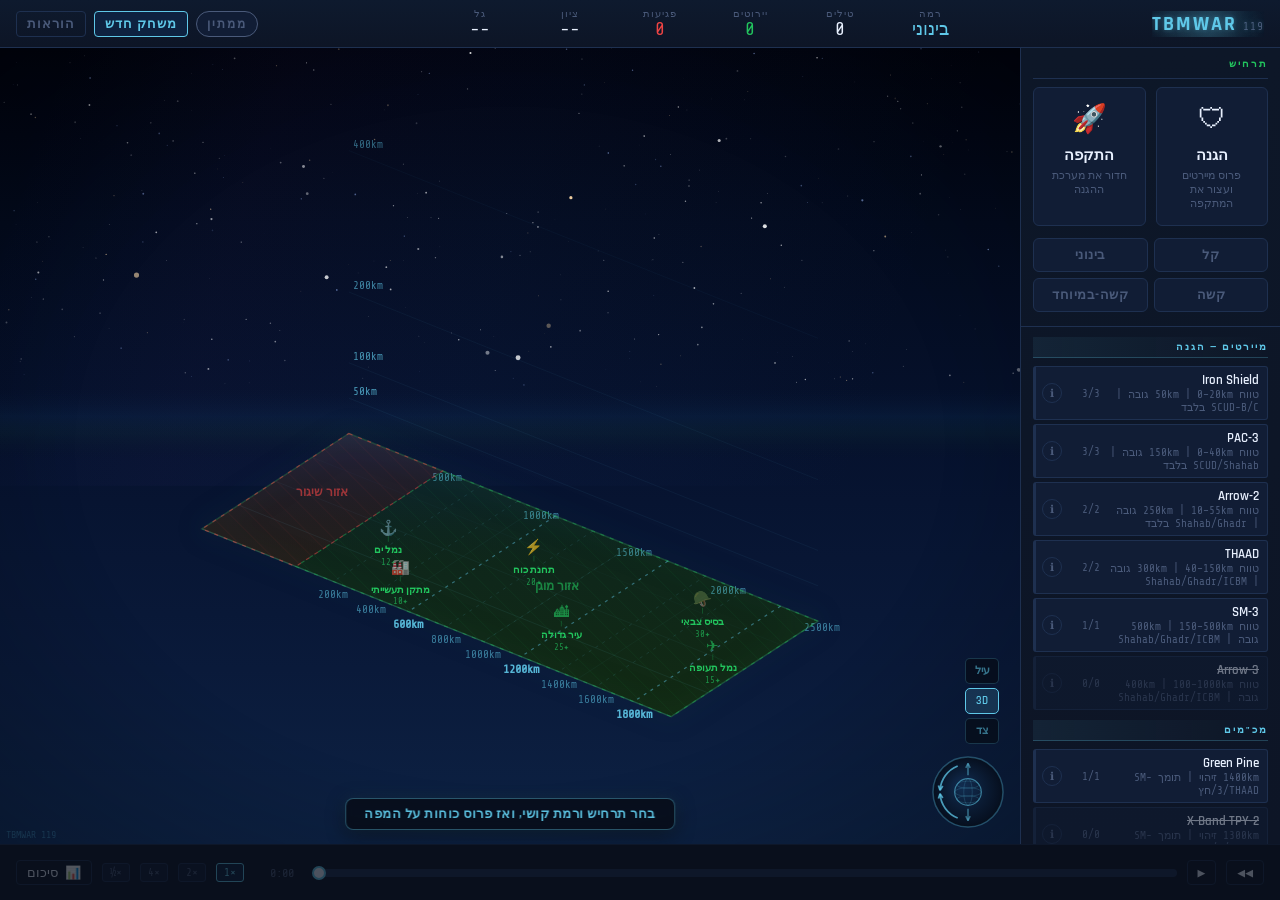
==== index.html @ 526b6cbf "v119: fix PAC-3 radar guidance — X-Band now supports pac3 interceptors Bug: Green Pine and X-Band ha" ====
<!DOCTYPE html>
<html lang="he" dir="rtl">
<head>
  <meta charset="UTF-8">
  <meta name="viewport" content="width=device-width, initial-scale=1.0">
  <title>TBMWAR — סימולטור הגנה בליסטית</title>
  <meta name="version" content="97">
  <link rel="stylesheet" href="styles.css?v=97">
</head>
<body>

<div id="app">

  <!-- ── HUD ── -->
  <header id="hud">
    <span id="hud-title">TBMWAR <span id="hud-version" style="font-size:11px;font-weight:400;color:var(--muted);letter-spacing:1px;font-family:var(--font-mono);"></span></span>

    <div id="hud-stats">
      <div class="hud-stat">
        <span class="hud-stat-label">רמה</span>
        <span class="hud-stat-value blue" id="stat-phase">--</span>
      </div>
      <div class="hud-stat">
        <span class="hud-stat-label">טילים</span>
        <span class="hud-stat-value" id="stat-threats">0</span>
      </div>
      <div class="hud-stat">
        <span class="hud-stat-label">יירוטים</span>
        <span class="hud-stat-value green" id="stat-intercepts">0</span>
      </div>
      <div class="hud-stat">
        <span class="hud-stat-label">פגיעות</span>
        <span class="hud-stat-value red" id="stat-hits">0</span>
      </div>
      <div class="hud-stat">
        <span class="hud-stat-label">ציון</span>
        <span class="hud-stat-value" id="stat-score">--</span>
      </div>
      <div class="hud-stat">
        <span class="hud-stat-label">גל</span>
        <span class="hud-stat-value" id="stat-wave">--</span>
      </div>
    </div>

    <div id="hud-actions">
      <span id="phase-badge" class="phase-badge idle">ממתין</span>
      <button class="btn btn-ghost btn-sm" id="btn-rotate-left"  title="סיבוב שמאלה (Q)" style="display:none"></button>
      <button class="btn btn-ghost btn-sm" id="btn-rotate-right" title="סיבוב ימינה (E)" style="display:none"></button>
      <button class="btn btn-ghost btn-sm" id="btn-tilt-up"      title="הטיה למעלה (W)" style="display:none"></button>
      <button class="btn btn-ghost btn-sm" id="btn-tilt-down"    title="הטיה למטה (S)"  style="display:none"></button>
      <button class="btn btn-blue btn-sm" id="btn-new-game">משחק חדש</button>
      <button class="btn btn-ghost btn-sm" id="btn-instructions">הוראות</button>
    </div>
  </header>

  <!-- ── SIDEBAR ── -->
  <aside id="sidebar">

    <!-- Scenario & Difficulty -->
    <div class="sidebar-section">
      <div class="sidebar-section-header green">תרחיש</div>
      <div class="scenario-grid" id="scenario-select" style="margin-bottom:8px;">
        <div class="scenario-card blue-card" data-scenario="defense" id="sc-defense">
          <div class="scenario-icon">🛡</div>
          <div class="scenario-name">הגנה</div>
          <div class="scenario-desc">פרוס מיירטים ועצור את המתקפה</div>
        </div>
        <div class="scenario-card red-card" data-scenario="attack" id="sc-attack">
          <div class="scenario-icon">🚀</div>
          <div class="scenario-name">התקפה</div>
          <div class="scenario-desc">חדור את מערכת ההגנה</div>
        </div>
      </div>
      <div class="difficulty-grid">
        <button class="diff-btn" data-diff="easy">קל</button>
        <button class="diff-btn" data-diff="medium">בינוני</button>
        <button class="diff-btn" data-diff="hard">קשה</button>
        <button class="diff-btn" data-diff="extreme">קשה-במיוחד</button>
      </div>
    </div>

    <!-- Blue panel: Interceptors (Defense) + Radar -->
    <div class="sidebar-section" id="panel-blue">
      <div class="sidebar-section-header blue">מיירטים — הגנה</div>

      <div class="unit-card" data-type="interceptor" data-id="iron-dome">
        <div>
          <div class="unit-card-name">Iron Shield</div>
          <div class="unit-card-meta">טווח 50km | 0–20km גובה | SCUD-B/C בלבד</div>
        </div>
        <div class="unit-avail" id="avail-iron-dome" style="font-size:11px;color:var(--muted);font-family:var(--font-mono);">--</div>
        <button class="unit-info-btn" data-id="iron-dome">ℹ</button>
      </div>

      <div class="unit-card" data-type="interceptor" data-id="pac3">
        <div>
          <div class="unit-card-name">PAC-3</div>
          <div class="unit-card-meta">טווח 150km | 0–40km גובה | SCUD/Shahab בלבד</div>
        </div>
        <div class="unit-avail" id="avail-pac3" style="font-size:11px;color:var(--muted);font-family:var(--font-mono);">--</div>
        <button class="unit-info-btn" data-id="pac3">ℹ</button>
      </div>

      <div class="unit-card" data-type="interceptor" data-id="arrow2">
        <div>
          <div class="unit-card-name">Arrow-2</div>
          <div class="unit-card-meta">טווח 250km | 10–55km גובה | Shahab/Ghadr בלבד</div>
        </div>
        <div class="unit-avail" id="avail-arrow2" style="font-size:11px;color:var(--muted);font-family:var(--font-mono);">--</div>
        <button class="unit-info-btn" data-id="arrow2">ℹ</button>
      </div>

      <div class="unit-card" data-type="interceptor" data-id="thaad">
        <div>
          <div class="unit-card-name">THAAD</div>
          <div class="unit-card-meta">טווח 300km | 40–150km גובה | Shahab/Ghadr/ICBM</div>
        </div>
        <div class="unit-avail" id="avail-thaad" style="font-size:11px;color:var(--muted);font-family:var(--font-mono);">--</div>
        <button class="unit-info-btn" data-id="thaad">ℹ</button>
      </div>

      <div class="unit-card" data-type="interceptor" data-id="sm3">
        <div>
          <div class="unit-card-name">SM-3</div>
          <div class="unit-card-meta">טווח 500km | 150–500km גובה | Shahab/Ghadr/ICBM</div>
        </div>
        <div class="unit-avail" id="avail-sm3" style="font-size:11px;color:var(--muted);font-family:var(--font-mono);">--</div>
        <button class="unit-info-btn" data-id="sm3">ℹ</button>
      </div>

      <div class="unit-card" data-type="interceptor" data-id="arrow3">
        <div>
          <div class="unit-card-name">Arrow-3</div>
          <div class="unit-card-meta">טווח 400km | 100–1000km גובה | Shahab/Ghadr/ICBM</div>
        </div>
        <div class="unit-avail" id="avail-arrow3" style="font-size:11px;color:var(--muted);font-family:var(--font-mono);">--</div>
        <button class="unit-info-btn" data-id="arrow3">ℹ</button>
      </div>

      <div style="margin-top:10px;">
        <div class="sidebar-section-header blue" style="font-size:10px;">מכ"מים</div>

        <div class="unit-card" data-type="radar" data-id="green-pine">
          <div>
            <div class="unit-card-name">Green Pine</div>
            <div class="unit-card-meta">1400km זיהוי | תומך SM-3/THAAD/חץ</div>
          </div>
          <div class="unit-avail" id="avail-green-pine" style="font-size:11px;color:var(--muted);font-family:var(--font-mono);">--</div>
          <button class="unit-info-btn" data-id="green-pine">ℹ</button>
        </div>

        <div class="unit-card" data-type="radar" data-id="xband">
          <div>
            <div class="unit-card-name">X-Band TPY-2</div>
            <div class="unit-card-meta">1300km זיהוי | תומך SM-3/THAAD/חץ</div>
          </div>
          <div class="unit-avail" id="avail-xband" style="font-size:11px;color:var(--muted);font-family:var(--font-mono);">--</div>
          <button class="unit-info-btn" data-id="xband">ℹ</button>
        </div>
      </div>

      <div style="margin-top:10px;">
        <div class="toggle-row">
          <span>הצג טווחים</span>
          <label class="toggle">
            <input type="checkbox" id="toggle-ranges" checked>
            <span class="toggle-slider"></span>
          </label>
        </div>
      </div>
    </div>

    <!-- Red panel: Threats (Attack) -->
    <div class="sidebar-section" id="panel-red">
      <div class="sidebar-section-header red">טילים — התקפה (הקצאה לפי קושי)</div>

      <div class="unit-card red" data-type="threat" data-id="scud-b">
        <div class="unit-card-text">
          <div class="unit-card-name">SCUD-B</div>
          <div class="unit-card-meta">150–300km | 54km שיא</div>
        </div>
        <div class="unit-avail" id="avail-scud-b" style="font-size:11px;color:var(--muted);font-family:var(--font-mono);">--</div>
        <button class="unit-info-btn" data-id="scud-b">ℹ</button>
      </div>

      <div class="unit-card red" data-type="threat" data-id="scud-c">
        <div class="unit-card-text">
          <div class="unit-card-name">SCUD-C</div>
          <div class="unit-card-meta">300–500km | 90km שיא</div>
        </div>
        <div class="unit-avail" id="avail-scud-c" style="font-size:11px;color:var(--muted);font-family:var(--font-mono);">--</div>
        <button class="unit-info-btn" data-id="scud-c">ℹ</button>
      </div>

      <div class="unit-card red" data-type="threat" data-id="shahab3">
        <div class="unit-card-text">
          <div class="unit-card-name">Shahab-3</div>
          <div class="unit-card-meta">1000–1300km | 234km שיא</div>
        </div>
        <div class="unit-avail" id="avail-shahab3" style="font-size:11px;color:var(--muted);font-family:var(--font-mono);">--</div>
        <button class="unit-info-btn" data-id="shahab3">ℹ</button>
      </div>

      <div class="unit-card red" data-type="threat" data-id="ghadr1">
        <div class="unit-card-text">
          <div class="unit-card-name">Ghadr-1</div>
          <div class="unit-card-meta">1200–1600km | 288km שיא</div>
        </div>
        <div class="unit-avail" id="avail-ghadr1" style="font-size:11px;color:var(--muted);font-family:var(--font-mono);">--</div>
        <button class="unit-info-btn" data-id="ghadr1">ℹ</button>
      </div>

      <div class="unit-card red" data-type="threat" data-id="icbm">
        <div class="unit-card-text">
          <div class="unit-card-name">ICBM</div>
          <div class="unit-card-meta">2000–4000km | 3000km שיא</div>
        </div>
        <div class="unit-avail" id="avail-icbm" style="font-size:11px;color:var(--muted);font-family:var(--font-mono);">--</div>
        <button class="unit-info-btn" data-id="icbm">ℹ</button>
      </div>
    </div>

    <!-- Action buttons -->
    <div class="sidebar-section" id="panel-actions">
      <button class="btn btn-green" id="btn-start-sim" style="width:100%; justify-content:center; margin-bottom:6px;">
        ▶ הפעל סימולציה
      </button>
      <button class="btn btn-ghost btn-sm" id="btn-reset-deploy" style="width:100%; justify-content:center;">
        ↺ אפס פריסה
      </button>
    </div>

    <!-- Battery status panel (dynamic) -->
    <div class="sidebar-section" id="battery-status-panel" style="display:none;"></div>

  </aside>

  <!-- ── CANVAS ── -->
  <main id="canvas-area">
    <canvas id="main-canvas"></canvas>
    <div id="canvas-overlay">
      <div class="canvas-msg" id="canvas-hint">בחר תרחיש ורמת קושי, ואז פרוס כוחות על המפה</div>
    </div>
    <div id="view-presets">
      <button class="view-preset-btn" data-preset="top"  title="מבט עליון — דו-מימדי מלמעלה">עיל</button>
      <button class="view-preset-btn active" data-preset="iso"  title="תצוגה אלכסונית — תלת-מימדי">3D</button>
      <button class="view-preset-btn" data-preset="side" title="מבט מהצד — גובה קדמי">צד</button>
    </div>
    <div id="desk-joystick"><canvas id="desk-joy-canvas" width="76" height="76"></canvas></div>
  </main>

  <!-- ── SCRUBBER ── -->
  <footer id="scrubber" class="hidden">
    <button class="scrub-btn" id="scrub-rewind" title="חזרה להתחלה">◀◀</button>
    <button class="scrub-btn" id="scrub-play" title="נגן/השהה">▶</button>
    <div id="scrub-track">
      <div id="scrub-fill" style="width:0%"></div>
      <div id="scrub-thumb" style="left:0%"></div>
    </div>
    <span id="scrub-time">0:00</span>
    <button class="speed-btn active" data-speed="1">×1</button>
    <button class="speed-btn" data-speed="2">×2</button>
    <button class="speed-btn" data-speed="4">×4</button>
    <button class="speed-btn" data-speed="0.5">×½</button>
    <button class="scrub-btn" id="scrub-results" title="חזרה לסיכום">📊 סיכום</button>
  </footer>

</div>

<!-- ── MODALS ── -->

<!-- New Game Modal -->
<div class="modal-overlay hidden" id="modal-new-game">
  <div class="modal">
    <div class="modal-header">
      <span class="modal-title">משחק חדש</span>
      <button class="modal-close" data-close="modal-new-game">×</button>
    </div>
    <div class="modal-body">
      <div class="sidebar-section-header green" style="margin-bottom:12px;">בחר תרחיש</div>
      <div class="scenario-grid">
        <div class="scenario-card blue-card" data-scenario="defense" id="ng-defense">
          <div class="scenario-icon">🛡</div>
          <div class="scenario-name">אתגר הגנה</div>
          <div class="scenario-desc">פרוס מיירטים ומכ"מים ועצור את המתקפה הבליסטית</div>
        </div>
        <div class="scenario-card red-card" data-scenario="attack" id="ng-attack">
          <div class="scenario-icon">🚀</div>
          <div class="scenario-name">אתגר התקפה</div>
          <div class="scenario-desc">תכנן מתקפה בליסטית וחדור את מערכת ההגנה</div>
        </div>
      </div>
      <div class="sidebar-section-header green" style="margin-bottom:8px;">רמת קושי</div>
      <div class="difficulty-grid" id="ng-difficulty">
        <button class="diff-btn" data-diff="easy">קל<br><small style="font-weight:400;color:var(--muted)">הקצאה מלאה, מתקפה קטנה</small></button>
        <button class="diff-btn" data-diff="medium">בינוני<br><small style="font-weight:400;color:var(--muted)">6 טילים, ללא יתרון</small></button>
        <button class="diff-btn" data-diff="hard">קשה<br><small style="font-weight:400;color:var(--muted)">10 טילים, פיתיונות</small></button>
        <button class="diff-btn" data-diff="extreme">קשה-במיוחד<br><small style="font-weight:400;color:var(--muted)">noIntel — אויב נסתר</small></button>
      </div>
    </div>
    <div class="modal-footer">
      <button class="btn btn-green btn-lg" id="ng-confirm">התחל משחק</button>
      <button class="btn btn-ghost" data-close="modal-new-game">ביטול</button>
    </div>
  </div>
</div>

<!-- Results Modal -->
<div class="modal-overlay hidden" id="modal-results">
  <div class="modal">
    <div class="modal-header">
      <span class="modal-title">תוצאות</span>
      <button class="modal-close" data-close="modal-results">×</button>
    </div>
    <div class="modal-body">
      <div class="result-score">
        <div class="result-score-value" id="res-score-val">0</div>
        <div style="color:var(--muted); font-size:13px; margin-top:4px;">ניקוד</div>
        <div class="result-stars" id="res-stars">☆☆☆</div>
        <div style="font-size:15px; margin-top:8px; font-weight:700;" id="res-verdict">--</div>
      </div>

      <table class="result-table" id="res-table">
        <thead>
          <tr>
            <th>יעד</th>
            <th>ערך</th>
            <th>סטטוס</th>
          </tr>
        </thead>
        <tbody id="res-table-body"></tbody>
      </table>

      <div style="margin-top:14px; display:flex; gap:14px; font-size:13px; color:var(--muted);">
        <span>יירוטים: <span id="res-intercepts" style="color:var(--green); font-family:var(--font-mono);">0</span></span>
        <span>פגיעות: <span id="res-hits" style="color:var(--red); font-family:var(--font-mono);">0</span></span>
        <span>ירי: <span id="res-shots" style="color:var(--blue); font-family:var(--font-mono);">0</span></span>
      </div>

      <div id="res-penetration-section" style="display:none; margin-top:14px; background:var(--bg3); border-radius:8px; padding:12px 14px;">
        <div style="font-size:11px; text-transform:uppercase; letter-spacing:1px; color:var(--muted); margin-bottom:8px;">ניתוח חדירות יעדים</div>
        <div id="res-penetration"></div>
      </div>

      <div id="res-miss-section" style="display:none; margin-top:14px; background:var(--bg3); border-radius:8px; padding:12px 14px;">
        <div style="font-size:11px; text-transform:uppercase; letter-spacing:1px; color:var(--muted); margin-bottom:8px;">יומן החטאות</div>
        <div id="res-miss-log"></div>
      </div>

      <div style="margin-top:14px; background:var(--bg3); border-radius:8px; padding:12px 14px;">
        <div style="font-size:11px; text-transform:uppercase; letter-spacing:1px; color:var(--muted); margin-bottom:8px;">המלצות מבצעיות</div>
        <ul id="res-recs" style="margin:0; padding-right:16px; font-size:13px; color:var(--white); line-height:1.8;"></ul>
      </div>
    </div>
    <div class="modal-footer">
      <button class="btn btn-green btn-lg" id="res-replay-btn">◀ צפה בחזרה</button>
      <button class="btn btn-blue" id="res-new-game-btn">משחק חדש</button>
      <button class="btn btn-ghost" data-close="modal-results">סגור</button>
    </div>
  </div>
</div>

<!-- Instructions Modal -->
<div class="modal-overlay hidden" id="modal-instructions">
  <div class="modal" style="width:min(92vw,740px);">
    <div class="modal-header">
      <span class="modal-title">מדריך מבצעי — TBMWAR</span>
      <button class="modal-close" data-close="modal-instructions">×</button>
    </div>
    <div class="modal-body scrollable">
      <div class="instr-page active" id="instr-p1">
      <!-- ══ 1. מה זה TBMWAR ══ -->
      <div class="instr-h2">🛡 מהו TBMWAR</div>
      <p class="instr-p">TBMWAR הוא סימולטור טקטי של דו-קרב בין מערכות הגנה בליסטית (BMD) לבין מתקפות טילים. המשחק מציג שני תרחישים: <strong style="color:#5fc8e8">הגנה</strong> — פריסת מיירטים לעצירת מתקפה נכנסת, ו-<strong style="color:#ef4444">התקפה</strong> — בחירת טילים וניסיון חדירה דרך מערך הגנה. הסימולציה מבוססת על מודלים ריאליסטיים של בליסטיקה, מכ"מ ויירוט.</p>

      <!-- ══ 2. ממשק המשחק ══ -->
      <div class="instr-h2">🖥 ממשק המשחק</div>

      <!-- SVG: map zones diagram -->
      <div class="instr-diagram">
        <svg viewBox="0 0 680 130" xmlns="http://www.w3.org/2000/svg" style="width:100%;background:#080d18;border-radius:6px;border:1px solid #1a2744;">
          <!-- enemy zone -->
          <rect x="2" y="2" width="134" height="126" fill="rgba(239,68,68,0.10)" stroke="rgba(239,68,68,0.35)" stroke-width="1" rx="3"/>
          <text x="69" y="20" text-anchor="middle" font-family="Rajdhani,sans-serif" font-size="11" fill="#ef4444" font-weight="700">אזור אויב</text>
          <text x="69" y="34" text-anchor="middle" font-family="Share Tech Mono,monospace" font-size="9" fill="#7a8a9a">0–500km</text>
          <!-- launch arrows -->
          <line x1="136" y1="45" x2="200" y2="45" stroke="#ef4444" stroke-width="1.5" stroke-dasharray="4,3" marker-end="url(#arr)"/>
          <line x1="136" y1="70" x2="200" y2="70" stroke="#ef4444" stroke-width="1.5" stroke-dasharray="4,3" marker-end="url(#arr)"/>
          <line x1="136" y1="95" x2="200" y2="95" stroke="#ef4444" stroke-width="1.5" stroke-dasharray="4,3" marker-end="url(#arr)"/>
          <!-- friendly zone -->
          <rect x="138" y="2" width="540" height="126" fill="rgba(95,200,232,0.05)" stroke="rgba(95,200,232,0.20)" stroke-width="1" rx="3"/>
          <text x="408" y="20" text-anchor="middle" font-family="Rajdhani,sans-serif" font-size="11" fill="#5fc8e8" font-weight="700">אזור ידידותי — שטח ההגנה</text>
          <text x="408" y="34" text-anchor="middle" font-family="Share Tech Mono,monospace" font-size="9" fill="#7a8a9a">500–2500km</text>
          <!-- range notch lines -->
          <line x1="210" y1="38" x2="210" y2="116" stroke="rgba(95,200,232,0.2)" stroke-width="0.7" stroke-dasharray="3,4"/>
          <text x="210" y="128" text-anchor="middle" font-family="Share Tech Mono,monospace" font-size="8" fill="rgba(95,200,232,0.5)">200km</text>
          <line x1="278" y1="38" x2="278" y2="116" stroke="rgba(95,200,232,0.2)" stroke-width="0.7" stroke-dasharray="3,4"/>
          <text x="278" y="128" text-anchor="middle" font-family="Share Tech Mono,monospace" font-size="8" fill="rgba(95,200,232,0.5)">400km</text>
          <line x1="346" y1="38" x2="346" y2="116" stroke="rgba(95,200,232,0.3)" stroke-width="1" stroke-dasharray="3,4"/>
          <text x="346" y="128" text-anchor="middle" font-family="Share Tech Mono,monospace" font-size="8" fill="rgba(95,200,232,0.7)">600km</text>
          <!-- targets -->
          <text x="182" y="72" text-anchor="middle" font-size="14">⚓</text>
          <text x="182" y="84" text-anchor="middle" font-family="Rajdhani,sans-serif" font-size="8" fill="#4ade80">נמל</text>
          <text x="280" y="58" text-anchor="middle" font-size="14">⚡</text>
          <text x="280" y="70" text-anchor="middle" font-family="Rajdhani,sans-serif" font-size="8" fill="#4ade80">חשמל</text>
          <text x="400" y="72" text-anchor="middle" font-size="14">🏙</text>
          <text x="400" y="84" text-anchor="middle" font-family="Rajdhani,sans-serif" font-size="8" fill="#4ade80">עיר</text>
          <text x="530" y="50" text-anchor="middle" font-size="14">🪖</text>
          <text x="530" y="62" text-anchor="middle" font-family="Rajdhani,sans-serif" font-size="8" fill="#4ade80">בסיס</text>
          <text x="620" y="65" text-anchor="middle" font-size="14">✈</text>
          <text x="620" y="77" text-anchor="middle" font-family="Rajdhani,sans-serif" font-size="8" fill="#4ade80">שדה תעופה</text>
          <!-- battery example -->
          <circle cx="340" cy="90" r="9" fill="none" stroke="#5fc8e8" stroke-width="1.5"/>
          <line x1="340" y1="81" x2="340" y2="72" stroke="#5fc8e8" stroke-width="1.5"/>
          <line x1="336" y1="78" x2="344" y2="78" stroke="#5fc8e8" stroke-width="1"/>
          <circle cx="340" cy="90" r="34" fill="none" stroke="rgba(249,115,22,0.35)" stroke-width="1" stroke-dasharray="5,4"/>
          <text x="340" y="108" text-anchor="middle" font-family="Rajdhani,sans-serif" font-size="8" fill="#f97316">טווח יירוט</text>
          <defs>
            <marker id="arr" markerWidth="6" markerHeight="6" refX="5" refY="3" orient="auto">
              <path d="M0,0 L0,6 L6,3 Z" fill="#ef4444"/>
            </marker>
          </defs>
        </svg>
      </div>

      <p class="instr-p"><strong style="color:#ef4444">אזור אויב (0–500km, שמאל)</strong> — מכאן יוצאות כל המתקפות. <strong style="color:#5fc8e8">אזור ידידותי (500–2500km, ימין)</strong> — כאן נמצאים היעדים שיש להגן עליהם. <strong>שנתות הטווח</strong> (קווים מקווקוים) מסומנות כל 200km ועוזרות לתכנן פריסה לפי הטווחים של האיומים.</p>

      <div class="instr-h3">🎛 רכיבי המסך</div>
      <table class="instr-table">
        <tr><th>אזור</th><th>תפקיד</th></tr>
        <tr><td style="color:#5fc8e8">HUD — שורת סטטוס עליונה</td><td>רמה, מספר טילים, יירוטים, פגיעות וציון בזמן אמת</td></tr>
        <tr><td style="color:#5fc8e8">סרגל צד שמאל</td><td>בחירת תרחיש, קושי, יחידות להנחה על המפה</td></tr>
        <tr><td style="color:#5fc8e8">קנבס מרכזי</td><td>מפה תלת-מימדית — הסימולציה כולה מתרחשת כאן</td></tr>
        <tr><td style="color:#5fc8e8">כפתורי תצוגה + ג׳ויסטיק</td><td>שינוי זווית מבט (עיל/3D/צד) וסיבוב חופשי</td></tr>
        <tr><td style="color:#5fc8e8">סרגל ניגון תחתון</td><td>מופיע אחרי הסימולציה — חזרה צעד-צעד על האירועים</td></tr>
      </table>

      </div><div class="instr-page" id="instr-p2">

      <!-- ══ 3. אתגר הגנה ══ -->
      <div class="instr-h2">🛡 אתגר הגנה — שלב-אחר-שלב</div>

      <div class="instr-step"><div class="instr-step-num">1</div><div class="instr-step-text"><strong>בחר "הגנה"</strong> בלוח התרחיש ובחר רמת קושי. רמת הקושי קובעת כמה מכל מערכת מותר לפרוס (ראה טבלה בהמשך).</div></div>
      <div class="instr-step"><div class="instr-step-num">2</div><div class="instr-step-text"><strong>לחץ על יחידה</strong> מהסרגל (למשל PAC-3) — היא תסומן. כעת <strong>לחץ על המפה</strong> לפרוס אותה. הקשתות הירוקות = טווח גילוי, הכתומות = טווח יירוט.</div></div>
      <div class="instr-step"><div class="instr-step-num">3</div><div class="instr-step-text"><strong>לחץ ℹ</strong> על כל כרטיסיית יחידה לצפייה בנתוניה המלאים: טווח, גובה יירוט, PK, מגזין.</div></div>
      <div class="instr-step"><div class="instr-step-num">4</div><div class="instr-step-text"><strong>להזזת סוללה</strong> קיימת: לחץ לחיצה ארוכה (500ms) על הסוללה במפה ← גרור למיקום החדש.</div></div>
      <div class="instr-step"><div class="instr-step-num">5</div><div class="instr-step-text"><strong>לחץ "הפעל סימולציה"</strong>. הטילים יתחילו לעוף וסוללות הגנה יפעלו אוטומטית. ניתן להשהות ב-<span class="key-hint">Space</span>.</div></div>
      <div class="instr-step"><div class="instr-step-num">6</div><div class="instr-step-text">בסיום — חלון <strong>סיכום</strong> יציג ניתוח פגיעות: מדוע כל טיל חדר, ומה לשנות בפריסה הבאה.</div></div>

      </div><div class="instr-page" id="instr-p3">

      <!-- ══ 4. מנגנון יירוט ══ -->
      <div class="instr-h2">📡 מנגנון יירוט — כיצד זה עובד</div>

      <!-- SVG: ballistic trajectory with intercept windows -->
      <div class="instr-diagram">
        <svg viewBox="0 0 680 200" xmlns="http://www.w3.org/2000/svg" style="width:100%;background:#060c1a;border-radius:6px;border:1px solid #1a2744;">
          <!-- altitude bands -->
          <rect x="0" y="130" width="680" height="70" fill="rgba(74,222,128,0.04)"/>
          <text x="6" y="195" font-family="Share Tech Mono,monospace" font-size="9" fill="rgba(74,222,128,0.5)">0–20km</text>
          <rect x="0" y="80" width="680" height="50" fill="rgba(95,200,232,0.04)"/>
          <text x="6" y="128" font-family="Share Tech Mono,monospace" font-size="9" fill="rgba(95,200,232,0.4)">20–100km</text>
          <rect x="0" y="10" width="680" height="70" fill="rgba(168,139,250,0.04)"/>
          <text x="6" y="78" font-family="Share Tech Mono,monospace" font-size="9" fill="rgba(168,139,250,0.4)">100–1000km</text>
          <!-- ground line -->
          <line x1="0" y1="196" x2="680" y2="196" stroke="#1a2744" stroke-width="1"/>
          <!-- arc path: ascent (blue), peak (white), descent (orange/red) -->
          <!-- The parabola: x from 40 to 640, peak at x=340, y peak at y=12 -->
          <!-- Ascent: t=0..0.5, x=40..340 = blue then white near peak -->
          <path d="M40,196 Q200,12 340,12" stroke="#5fc8e8" stroke-width="2.5" fill="none"/>
          <!-- Descent t=0.5..0.85: orange -->
          <path d="M340,12 Q430,60 520,130" stroke="#f97316" stroke-width="2.5" fill="none"/>
          <!-- Terminal t=0.85..1: red -->
          <path d="M520,130 Q575,165 640,196" stroke="#ef4444" stroke-width="2.5" fill="none"/>
          <!-- intercept-only zone marker (descent) -->
          <rect x="340" y="2" width="300" height="192" fill="rgba(249,115,22,0.06)" rx="2"/>
          <text x="490" y="14" text-anchor="middle" font-family="Rajdhani,sans-serif" font-size="10" fill="rgba(249,115,22,0.7)" font-weight="700">אזור יירוט — ירידה בלבד (fp ≥ 0.5)</text>
          <!-- arrow marking descent zone start -->
          <line x1="340" y1="2" x2="340" y2="196" stroke="rgba(249,115,22,0.35)" stroke-width="1" stroke-dasharray="4,3"/>
          <!-- PAC-3 intercept band -->
          <rect x="340" y="130" width="300" height="40" fill="rgba(95,200,232,0.12)" rx="2"/>
          <text x="502" y="146" text-anchor="middle" font-family="Rajdhani,sans-serif" font-size="9" fill="#5fc8e8">Iron Shield / PAC-3 · 0–40km גובה</text>
          <!-- Arrow-2 band -->
          <rect x="340" y="80" width="300" height="65" fill="rgba(56,189,248,0.08)" rx="2"/>
          <text x="502" y="115" text-anchor="middle" font-family="Rajdhani,sans-serif" font-size="9" fill="#38bdf8">Arrow-2 / THAAD · 10–150km גובה</text>
          <!-- Arrow-3 / SM-3 band -->
          <rect x="340" y="10" width="300" height="75" fill="rgba(192,132,252,0.08)" rx="2"/>
          <text x="502" y="38" text-anchor="middle" font-family="Rajdhani,sans-serif" font-size="9" fill="#c084fc">Arrow-3 / SM-3 · 100–1000km גובה</text>
          <!-- launch marker -->
          <polygon points="40,196 35,182 45,182" fill="#ef4444"/>
          <text x="40" y="178" text-anchor="middle" font-family="Rajdhani,sans-serif" font-size="9" fill="#ef4444">שיגור</text>
          <!-- peak marker -->
          <circle cx="340" cy="12" r="4" fill="white" opacity="0.6"/>
          <text x="330" y="10" text-anchor="end" font-family="Rajdhani,sans-serif" font-size="9" fill="rgba(255,255,255,0.7)">שיא</text>
          <!-- target marker -->
          <text x="640" y="193" text-anchor="middle" font-size="14">🏙</text>
          <!-- phase legend -->
          <circle cx="20" cy="20" r="4" fill="#5fc8e8"/>
          <text x="28" y="24" font-family="Rajdhani,sans-serif" font-size="9" fill="#5fc8e8">עלייה</text>
          <circle cx="70" cy="20" r="4" fill="#f97316"/>
          <text x="78" y="24" font-family="Rajdhani,sans-serif" font-size="9" fill="#f97316">ירידה</text>
          <circle cx="120" cy="20" r="4" fill="#ef4444"/>
          <text x="128" y="24" font-family="Rajdhani,sans-serif" font-size="9" fill="#ef4444">גישה סופית</text>
        </svg>
      </div>

      <div class="instr-h3">חוקי יירוט בסיסיים</div>
      <ul class="instr-ul">
        <li><strong>יירוט רק בשלב ירידה</strong> — מיירטים אינם מסוגלים לפגוע בטיל בשלב העלייה. הם ממתינים ליירט בנקודה שבה הטיל כבר עבר את השיא (fp ≥ 0.5).</li>
        <li><strong>חלון גובה כפול</strong> — לכל מיירט גובה מינימלי וגובה מקסימלי. טיל מחוץ לטווח הגובה אינו ניתן ליירוט על ידי אותו מיירט.</li>
        <li><strong>טווח אופקי</strong> — המרחק בין הסוללה לנקודת היירוט חייב להיות בתוך טווח המיירט.</li>
        <li><strong>כיסוי מכ"מ וזווית</strong> — המיירט מוכוון על ידי מכ"מ הסוללה העצמי (<em>detRange</em>) <strong>בלבד אם האיום נמצא במגזר 120° המופנה לעבר האויב</strong>. ברגע שהאיום חצה את קו הסוללה ונמצא מאחוריה — המכ"מ העצמי מאבד מגע והיירוט נכשל, אלא אם מכ"מ חיצוני (Green Pine / X-Band) מכסה את האיום מהמיקום שלו. מכ"מים חיצוניים מספקים כיסוי 360°.</li>
        <li><strong>הסתברות פגיעה (PK)</strong> — כל שילוב מיירט×טיל מוגדר ב-PK (ראה טבלה). PAC-3 מול SCUD-B = 88%, אבל Arrow-3 מול ICBM = 94%.</li>
      </ul>

      <div class="instr-tip">
        <div class="instr-tip-title">💡 שכבות הגנה — העיקרון המרכזי</div>
        <p class="instr-p" style="margin:0">הסתברות ששני מיירטים <em>עצמאיים</em> שניהם יחטיאו = (1−PK₁) × (1−PK₂). מול Shahab-3 עם שני Arrow-2 (PK=78% כל אחד): הסיכוי שיחטיאו = 0.22 × 0.22 = 4.8%. כלומר <strong>כיסוי כפול מגדיל הגנה ל-95%+</strong>.</p>
      </div>

      </div><div class="instr-page" id="instr-p4">

      <!-- ══ 5. מערכות הגנה ══ -->
      <div class="instr-h2">🚀 מערכות ההגנה — נתונים מלאים</div>

      <div class="instr-sys-grid">
        <div class="instr-sys-card" style="border-color:rgba(251,146,60,0.35)">
          <div class="instr-sys-name" style="color:#fb923c">🛡 Iron Shield</div>
          <div class="instr-sys-meta">טווח: 50km | גובה: 0–20km<br>מגזין: 20 | שיגורים במקביל: 6<br>מתאים ל: SCUD-B, SCUD-C</div>
          <div style="margin-top:7px">
            <div class="instr-pk-row"><span class="instr-pk-label">SCUD-B</span><div class="instr-pk-bar-wrap"><div class="instr-pk-bar" style="width:90%;background:#4ade80"></div></div><span class="instr-pk-val">90%</span></div>
            <div class="instr-pk-row"><span class="instr-pk-label">SCUD-C</span><div class="instr-pk-bar-wrap"><div class="instr-pk-bar" style="width:75%;background:#86efac"></div></div><span class="instr-pk-val">75%</span></div>
          </div>
        </div>
        <div class="instr-sys-card" style="border-color:rgba(95,200,232,0.35)">
          <div class="instr-sys-name" style="color:#5fc8e8">🎯 PAC-3</div>
          <div class="instr-sys-meta">טווח: 150km | גובה: 0–40km<br>מגזין: 16 | שיגורים במקביל: 4<br>מתאים ל: SCUD-B, SCUD-C, Shahab-3</div>
          <div style="margin-top:7px">
            <div class="instr-pk-row"><span class="instr-pk-label">SCUD-B</span><div class="instr-pk-bar-wrap"><div class="instr-pk-bar" style="width:88%;background:#4ade80"></div></div><span class="instr-pk-val">88%</span></div>
            <div class="instr-pk-row"><span class="instr-pk-label">SCUD-C</span><div class="instr-pk-bar-wrap"><div class="instr-pk-bar" style="width:78%;background:#86efac"></div></div><span class="instr-pk-val">78%</span></div>
            <div class="instr-pk-row"><span class="instr-pk-label">Shahab-3</span><div class="instr-pk-bar-wrap"><div class="instr-pk-bar" style="width:55%;background:#fbbf24"></div></div><span class="instr-pk-val">55%</span></div>
          </div>
        </div>
        <div class="instr-sys-card" style="border-color:rgba(56,189,248,0.35)">
          <div class="instr-sys-name" style="color:#38bdf8">⬆ Arrow-2</div>
          <div class="instr-sys-meta">טווח: 250km | גובה: 10–55km<br>מגזין: 8 | שיגורים במקביל: 2<br>מתאים ל: Shahab-3, Ghadr-1</div>
          <div style="margin-top:7px">
            <div class="instr-pk-row"><span class="instr-pk-label">Shahab-3</span><div class="instr-pk-bar-wrap"><div class="instr-pk-bar" style="width:78%;background:#4ade80"></div></div><span class="instr-pk-val">78%</span></div>
            <div class="instr-pk-row"><span class="instr-pk-label">Ghadr-1</span><div class="instr-pk-bar-wrap"><div class="instr-pk-bar" style="width:50%;background:#fbbf24"></div></div><span class="instr-pk-val">50%</span></div>
          </div>
        </div>
        <div class="instr-sys-card" style="border-color:rgba(129,140,248,0.35)">
          <div class="instr-sys-name" style="color:#818cf8">🔺 THAAD</div>
          <div class="instr-sys-meta">טווח: 300km | גובה: 40–150km<br>מגזין: 6 | שיגורים במקביל: 3<br>מתאים ל: Shahab-3, Ghadr-1, ICBM</div>
          <div style="margin-top:7px">
            <div class="instr-pk-row"><span class="instr-pk-label">Shahab-3</span><div class="instr-pk-bar-wrap"><div class="instr-pk-bar" style="width:86%;background:#4ade80"></div></div><span class="instr-pk-val">86%</span></div>
            <div class="instr-pk-row"><span class="instr-pk-label">Ghadr-1</span><div class="instr-pk-bar-wrap"><div class="instr-pk-bar" style="width:82%;background:#4ade80"></div></div><span class="instr-pk-val">82%</span></div>
            <div class="instr-pk-row"><span class="instr-pk-label">ICBM</span><div class="instr-pk-bar-wrap"><div class="instr-pk-bar" style="width:44%;background:#f97316"></div></div><span class="instr-pk-val">44%</span></div>
          </div>
        </div>
        <div class="instr-sys-card" style="border-color:rgba(167,139,250,0.35)">
          <div class="instr-sys-name" style="color:#a78bfa">🌊 SM-3</div>
          <div class="instr-sys-meta">טווח: 500km | גובה: 150–500km<br>מגזין: 4 | שיגורים במקביל: 2<br>מתאים ל: Shahab-3, Ghadr-1, ICBM</div>
          <div style="margin-top:7px">
            <div class="instr-pk-row"><span class="instr-pk-label">Ghadr-1</span><div class="instr-pk-bar-wrap"><div class="instr-pk-bar" style="width:88%;background:#4ade80"></div></div><span class="instr-pk-val">88%</span></div>
            <div class="instr-pk-row"><span class="instr-pk-label">ICBM</span><div class="instr-pk-bar-wrap"><div class="instr-pk-bar" style="width:82%;background:#4ade80"></div></div><span class="instr-pk-val">82%</span></div>
          </div>
        </div>
        <div class="instr-sys-card" style="border-color:rgba(192,132,252,0.35)">
          <div class="instr-sys-name" style="color:#c084fc">🛸 Arrow-3</div>
          <div class="instr-sys-meta">טווח: 400km | גובה: 100–1000km<br>מגזין: 4 | שיגורים במקביל: 1<br>מתאים ל: Shahab-3, Ghadr-1, ICBM</div>
          <div style="margin-top:7px">
            <div class="instr-pk-row"><span class="instr-pk-label">Ghadr-1</span><div class="instr-pk-bar-wrap"><div class="instr-pk-bar" style="width:90%;background:#4ade80"></div></div><span class="instr-pk-val">90%</span></div>
            <div class="instr-pk-row"><span class="instr-pk-label">ICBM</span><div class="instr-pk-bar-wrap"><div class="instr-pk-bar" style="width:94%;background:#4ade80"></div></div><span class="instr-pk-val">94%</span></div>
          </div>
        </div>
      </div>

      <div class="instr-warn">
        <div class="instr-warn-title">⚠ תאימות — שגיאה נפוצה</div>
        <p class="instr-p" style="margin:0">Iron Shield ו-PAC-3 לא יכולות ליירט Shahab-3, Ghadr-1 או ICBM. שיגור מיירט כזה ייכשל בסיכום כ"מערכת לא מתאימה". <strong>Arrow-2 לא תיירט SCUD</strong> ו-<strong>THAAD/SM-3/Arrow-3 לא ייירטו SCUD</strong>.</p>
      </div>

      <div class="instr-h3">📡 מכ"מים</div>
      <table class="instr-table">
        <tr><th>מערכת</th><th>טווח גילוי</th><th>מכוון עבור</th><th>הערה</th></tr>
        <tr><td style="color:#4ade80">Green Pine</td><td>1400km</td><td>Arrow-2, THAAD, SM-3, Arrow-3</td><td>מכ"מ ניהול אש מרחוק</td></tr>
        <tr><td style="color:#86efac">X-Band TPY-2</td><td>1300km</td><td>Arrow-2, THAAD, SM-3, Arrow-3</td><td>דיוק גבוה יותר</td></tr>
      </table>
      <p class="instr-p">כאשר <strong>אין מכ"מ מכסה</strong> — הסוללה תסתמך על ה-detRange העצמי שלה בלבד (350–1100km תלוי מערכת). ICBM עם גובה שיא 3000km עלול לצאת מכיסוי במהירות — Green Pine הוא קריטי.</p>
      <div class="instr-tip">
        <div class="instr-tip-title">⚠️ מגזר הגילוי — 120° בלבד</div>
        <p class="instr-p" style="margin:0">המכ"מ של כל סוללת מיירטים מכסה <strong>רק מגזר של 120° המופנה לעבר האויב</strong>. אם איום חוצה את קו הסוללה ועובר מאחוריה — המכ"מ העצמי מאבד מגע והמיירט יכשל. <br><strong>פתרון:</strong> פרוס Green Pine / X-Band מאחורי קו הסוללות — הם מספקים כיסוי 360° ויכולים להמשיך להכוות מיירטים גם לאחר שהאיום חצה את הסוללה.</p>
      </div>

      </div><div class="instr-page" id="instr-p5">

      <!-- ══ 6. אסטרטגיה הגנתית ══ -->
      <div class="instr-h2">🧠 אסטרטגיה הגנתית — כיצד לנצח</div>

      <div class="instr-h3">עיקרון 1 — שכבות על שכבות</div>
      <p class="instr-p">בנה מערך שכבתי: Iron Shield / PAC-3 קרוב ליעדים (הגנה אחרונה), Arrow-2 / THAAD בטווח ביניים, ו-SM-3 / Arrow-3 בקדמת השטח לפגיעה מוקדמת. כל שכבה נותנת "הזדמנות שנייה" לנפגעי השכבה הראשונה.</p>

      <!-- Coverage layer diagram -->
      <div class="instr-diagram">
        <svg viewBox="0 0 680 110" xmlns="http://www.w3.org/2000/svg" style="width:100%;background:#060c1a;border-radius:6px;border:1px solid #1a2744;">
          <!-- border line (x=500km) at pixel ~140 -->
          <line x1="140" y1="0" x2="140" y2="110" stroke="rgba(239,68,68,0.4)" stroke-width="1.5" stroke-dasharray="6,4"/>
          <text x="140" y="10" text-anchor="middle" font-family="Rajdhani,sans-serif" font-size="9" fill="rgba(239,68,68,0.6)">גבול</text>
          <!-- target at x=640 (2500km) -->
          <text x="640" y="64" text-anchor="middle" font-size="16">🪖</text>
          <text x="640" y="80" text-anchor="middle" font-family="Rajdhani,sans-serif" font-size="8" fill="#4ade80">יעד</text>
          <!-- SM-3 layer: range 500km from position 540 = covers from 40 to 640 -->
          <rect x="204" y="88" width="436" height="16" fill="rgba(167,139,250,0.15)" rx="3"/>
          <text x="412" y="100" text-anchor="middle" font-family="Rajdhani,sans-serif" font-size="9" fill="#a78bfa">SM-3  |  500km</text>
          <!-- THAAD layer: range 300km from 540 -->
          <rect x="336" y="70" width="304" height="16" fill="rgba(129,140,248,0.18)" rx="3"/>
          <text x="488" y="82" text-anchor="middle" font-family="Rajdhani,sans-serif" font-size="9" fill="#818cf8">THAAD  |  300km</text>
          <!-- Arrow-2 layer: range 250km from 560 -->
          <rect x="394" y="52" width="246" height="16" fill="rgba(56,189,248,0.18)" rx="3"/>
          <text x="517" y="64" text-anchor="middle" font-family="Rajdhani,sans-serif" font-size="9" fill="#38bdf8">Arrow-2  |  250km</text>
          <!-- PAC-3 layer: range 150km from 590 -->
          <rect x="488" y="34" width="152" height="16" fill="rgba(95,200,232,0.18)" rx="3"/>
          <text x="564" y="46" text-anchor="middle" font-family="Rajdhani,sans-serif" font-size="9" fill="#5fc8e8">PAC-3  |  150km</text>
          <!-- Iron Shield layer -->
          <rect x="584" y="16" width="56" height="16" fill="rgba(251,146,60,0.18)" rx="3"/>
          <text x="612" y="28" text-anchor="middle" font-family="Rajdhani,sans-serif" font-size="8" fill="#fb923c">Iron Shield</text>
          <!-- incoming arrow -->
          <line x1="30" y1="65" x2="135" y2="65" stroke="#ef4444" stroke-width="1.5" stroke-dasharray="5,3"/>
          <text x="80" y="60" text-anchor="middle" font-family="Rajdhani,sans-serif" font-size="9" fill="#ef4444">איום</text>
        </svg>
      </div>

      <div class="instr-h3">עיקרון 2 — התאמת מיירט לאיום</div>
      <table class="instr-table">
        <tr><th>איום</th><th>גובה שיא</th><th>מערכות יעילות</th><th>אסטרטגיה</th></tr>
        <tr><td style="color:#fbbf24">SCUD-B/C</td><td>54–90km</td><td style="color:#fb923c">Iron Shield, PAC-3</td><td>פרוס קרוב ליעדים, גבול 300–500km</td></tr>
        <tr><td style="color:#fb923c">Shahab-3</td><td>234km</td><td style="color:#38bdf8">PAC-3(נמוך), Arrow-2, THAAD</td><td>Arrow-2 בכיסוי מרכזי + PAC-3 כגיבוי</td></tr>
        <tr><td style="color:#f97316">Ghadr-1</td><td>288km</td><td style="color:#818cf8">Arrow-2(נמוך), THAAD, SM-3, Arrow-3</td><td>THAAD בטווח ביניים + Arrow-3 קדמי</td></tr>
        <tr><td style="color:#ef4444">ICBM</td><td>3000km</td><td style="color:#c084fc">THAAD(44%), SM-3, Arrow-3</td><td>Arrow-3 בחזית + SM-3 גיבוי + Green Pine הכרחי</td></tr>
      </table>

      <div class="instr-h3">עיקרון 3 — מיקום גיאוגרפי</div>
      <ul class="instr-ul">
        <li><strong>מיירטים ארוכי-טווח (SM-3, Arrow-3)</strong> — פרוס בעומק מרכזי בשטח הידידותי, לא קרוב מדי לגבול. טווח 500km מאפשר כיסוי רחב.</li>
        <li><strong>THAAD / Arrow-2</strong> — מרכז-קדמי, כ-300–600km מהגבול. ישגרו מוקדם ויאפשרו ניסיון שני.</li>
        <li><strong>PAC-3 / Iron Shield</strong> — ממש ליד היעדים (100–200km). הגנה אחרונה כשהכל כשל.</li>
        <li><strong>מכ"מים (Green Pine / X-Band)</strong> — במרכז-קדמי כדי לכסות את רוב טיסת האיום. ללא מכ"ם — ICBM לא ניתן ליירוט בצורה אמינה.</li>
      </ul>

      <div class="instr-tip">
        <div class="instr-tip-title">💡 טיפ: ניתוח אחרי הסימולציה</div>
        <p class="instr-p" style="margin:0">חלון הסיכום מציג עבור כל פגיעה את <strong>סיבת החדירה</strong>: "לא זוהה", "מחוץ לטווח", "מעטפת לא תואמת", "אין תחמושת", "החטאת PK". השתמש בסיכום לשיפור הפריסה בניסיון הבא.</p>
      </div>

      <div class="instr-h3">הקצאת מערכות לפי קושי</div>
      <table class="instr-table">
        <tr><th>מערכת</th><th style="color:#4ade80">קל</th><th style="color:#5fc8e8">בינוני</th><th style="color:#f97316">קשה</th><th style="color:#ef4444">קשה-במיוחד</th></tr>
        <tr><td style="color:#fb923c">Iron Shield</td><td>4</td><td>3</td><td>2</td><td>1</td></tr>
        <tr><td style="color:#5fc8e8">PAC-3</td><td>4</td><td>3</td><td>2</td><td>2</td></tr>
        <tr><td style="color:#38bdf8">Arrow-2</td><td>3</td><td>2</td><td>2</td><td>1</td></tr>
        <tr><td style="color:#818cf8">THAAD</td><td>2</td><td>2</td><td>1</td><td>1</td></tr>
        <tr><td style="color:#a78bfa">SM-3</td><td>1</td><td>1</td><td>0</td><td>0</td></tr>
        <tr><td style="color:#c084fc">Arrow-3</td><td>1</td><td>0</td><td>0</td><td>0</td></tr>
        <tr><td style="color:#4ade80">Green Pine</td><td>2</td><td>1</td><td>1</td><td>0</td></tr>
        <tr><td style="color:#86efac">X-Band TPY-2</td><td>1</td><td>0</td><td>0</td><td>0</td></tr>
      </table>

      </div><div class="instr-page" id="instr-p6">

      <!-- ══ 7. אתגר התקפה ══ -->
      <div class="instr-h2">🚀 אתגר התקפה — שלב-אחר-שלב</div>

      <div class="instr-step"><div class="instr-step-num">1</div><div class="instr-step-text"><strong>בחר "התקפה"</strong> וקושי. בקושי "קשה-במיוחד" — <em>לא תראה</em> את פריסת מיירטי האויב.</div></div>
      <div class="instr-step"><div class="instr-step-num">2</div><div class="instr-step-text"><strong>לחץ על סוג הטיל</strong> מהסרגל האדום (SCUD-B, Shahab-3 וכו׳). צייר לב לטווח מינימלי-מקסימלי.</div></div>
      <div class="instr-step"><div class="instr-step-num">3</div><div class="instr-step-text"><strong>לחץ על המפה</strong> בתוך האזור האדום (שמאל) לבחירת נקודת שיגור. רק נקודות שיש מהן יעדים בטווח יתאפשרו.</div></div>
      <div class="instr-step"><div class="instr-step-num">4</div><div class="instr-step-text"><strong>לחץ על יעד</strong> (ירוק מסומן = בטווח, עמום = מחוץ לטווח). אם היעד מחוץ לטווח — תופיע אזהרה.</div></div>
      <div class="instr-step"><div class="instr-step-num">5</div><div class="instr-step-text"><strong>חזור</strong> על השלבים לטילים נוספים. לחץ <strong>"שגר"</strong> לשיגור כל הטילים המתוכננים.</div></div>

      <div class="instr-h3">טווחי האיומים</div>
      <table class="instr-table">
        <tr><th>טיל</th><th>טווח</th><th>גובה שיא</th><th>מהירות</th><th>מאפיין</th></tr>
        <tr><td style="color:#fbbf24">SCUD-B</td><td>150–300km</td><td>54km</td><td>1.5km/s</td><td>פשוט, קצר טווח</td></tr>
        <tr><td style="color:#fb923c">SCUD-C</td><td>300–500km</td><td>90km</td><td>1.8km/s</td><td>טווח בינוני, זול</td></tr>
        <tr><td style="color:#f97316">Shahab-3</td><td>1000–1300km</td><td>234km</td><td>2.5km/s</td><td>RCS נמוך — קשה לזיהוי</td></tr>
        <tr><td style="color:#ef4444">Ghadr-1</td><td>1200–1600km</td><td>288km</td><td>3.0km/s</td><td>RCS נמוך מאוד, מהיר</td></tr>
        <tr><td style="color:#f43f5e">ICBM</td><td>2000–4000km</td><td>3000km</td><td>5.0km/s</td><td>מהיר מאוד, תמרון סיומי, RCS זעיר</td></tr>
      </table>

      <div class="instr-h3">אסטרטגיית התקפה</div>
      <ul class="instr-ul">
        <li><strong>ריכוז מטח</strong> — שלח 3–4 טילים לאותו יעד בו-זמנית. רוויה (saturation) מכלה את מגזיני המיירטים.</li>
        <li><strong>פיצול כיוונים</strong> — שגר מכמה נקודות שיגור שונות כדי לאלץ הגנה מרובת כיוונים.</li>
        <li><strong>Shahab-3/Ghadr-1 כאיום מועדף</strong> — RCS נמוך מקשה על זיהוי, ולא כל מיירט יכול ליירטם.</li>
        <li><strong>ICBM כנשק אסטרטגי</strong> — קשה מאוד ליירוט, גובה 3000km. דורש Arrow-3 / SM-3, ואלה מוגבלות בכמות.</li>
        <li><strong>SCUD-B/C כהסחת דעת</strong> — פגז של SCUDs מכלה Iron Shield / PAC-3, פותח דרך ל-Shahab-3.</li>
      </ul>

      <div class="instr-warn">
        <div class="instr-warn-title">⚠ בדיקת טווח</div>
        <p class="instr-p" style="margin:0">SCUD-B <strong>לא יגיע</strong> מנקודה הרחוקה יותר מ-300km מהיעד — ואסור לשגר ממרחק פחות מ-150km. Ghadr-1 דורש בדיוק 1200–1600km בין נקודת שיגור ליעד. בחר נקודת שיגור בהתאם.</p>
      </div>

      </div><div class="instr-page" id="instr-p7">

      <!-- ══ 8. ניווט המפה ══ -->
      <div class="instr-h2">🗺 ניווט המפה</div>

      <div class="instr-sys-grid" style="grid-template-columns:1fr 1fr 1fr;">
        <div class="instr-sys-card" style="text-align:center">
          <div style="font-size:20px;margin-bottom:4px">עיל</div>
          <div class="instr-sys-meta">מבט ישיר מלמעלה — 2D<br>טוב לתכנון פריסה גיאוגרפי</div>
        </div>
        <div class="instr-sys-card" style="text-align:center;border-color:rgba(95,200,232,0.45)">
          <div style="font-size:20px;margin-bottom:4px;color:#5fc8e8">3D</div>
          <div class="instr-sys-meta">תצוגה אלכסונית 45°<br>מציגה מרחק, עומק וגובה</div>
        </div>
        <div class="instr-sys-card" style="text-align:center">
          <div style="font-size:20px;margin-bottom:4px">צד</div>
          <div class="instr-sys-meta">מבט מהצד — מציג גובה<br>הטיל לעומת מרחקו</div>
        </div>
      </div>

      <table class="instr-table" style="margin-top:10px">
        <tr><th>פעולה</th><th>דסקטופ</th></tr>
        <tr><td>הזזת המפה</td><td>גרירה עכבר שמאל</td></tr>
        <tr><td>סיבוב / הטיה</td><td>גרירה עכבר ימין — או ג׳ויסטיק (פינה ימין-תחתון)</td></tr>
        <tr><td>זום</td><td>גלגלת עכבר</td></tr>
        <tr><td>זום סביב סמן</td><td>Ctrl + גלגלת</td></tr>
        <tr><td>סיבוב מקלדת</td><td><span class="key-hint">Q</span> / <span class="key-hint">E</span> — יאו; <span class="key-hint">W</span> / <span class="key-hint">S</span> — הטיה</td></tr>
      </table>

      <hr class="instr-divider"/>

      <!-- ══ 9. ניגון חוזר ══ -->
      <div class="instr-h2">▶ ניגון חוזר (Replay)</div>
      <p class="instr-p">בסיום הסימולציה מופיע סרגל ניגון בתחתית המסך. ניתן לחזור על הסימולציה צעד-צעד ולבחון כל יירוט ופגיעה:</p>
      <ul class="instr-ul">
        <li><span class="key-hint">◀◀</span> חזרה להתחלה | <span class="key-hint">▶</span> נגן/השהה | <span class="key-hint">📊</span> חזרה לסיכום</li>
        <li>גרור את ה-thumb על ציר הזמן לקפיצה לרגע ספציפי</li>
        <li>שנה מהירות: ×0.5 / ×1 / ×2 / ×4</li>
      </ul>

      <hr class="instr-divider"/>

      <!-- ══ 10. ניקוד ══ -->
      <div class="instr-h2">🏆 ניקוד וסיכום</div>

      <div class="instr-sys-grid">
        <div class="instr-sys-card">
          <div class="instr-sys-name" style="color:#5fc8e8">יעדים — ערך</div>
          <div class="instr-sys-meta">
            🪖 בסיס צבאי — 30 נק׳<br>
            🏙 עיר גדולה — 25 נק׳<br>
            ⚡ תחנת כוח — 20 נק׳<br>
            ✈ שדה תעופה — 15 נק׳<br>
            ⚓ נמל ים — 12 נק׳<br>
            🏭 מתקן תעשייתי — 10 נק׳
          </div>
        </div>
        <div class="instr-sys-card">
          <div class="instr-sys-name" style="color:#4ade80">ציון</div>
          <div class="instr-sys-meta">
            <span class="instr-badge" style="background:rgba(74,222,128,0.15);color:#4ade80">100% ★★★ מושלם</span><br>
            <span class="instr-badge" style="background:rgba(95,200,232,0.15);color:#5fc8e8">70–99% ★★☆ טוב</span><br>
            <span class="instr-badge" style="background:rgba(249,115,22,0.15);color:#f97316">40–69% ★☆☆ בינוני</span><br>
            <span class="instr-badge" style="background:rgba(239,68,68,0.15);color:#ef4444">0–39% ☆☆☆ כישלון</span>
          </div>
        </div>
      </div>

      <div class="instr-h3">קיצורי מקלדת</div>
      <table class="instr-table">
        <tr><td><span class="key-hint">Space</span></td><td>השהה / הפעל סימולציה</td></tr>
        <tr><td><span class="key-hint">N</span></td><td>פתח חלון משחק חדש</td></tr>
        <tr><td><span class="key-hint">R</span></td><td>חזרה על סימולציה (replay)</td></tr>
        <tr><td><span class="key-hint">Esc</span></td><td>ביטול בחירת יחידה / סגירת חלון</td></tr>
        <tr><td><span class="key-hint">Q</span> / <span class="key-hint">E</span></td><td>סיבוב מפה שמאל / ימין</td></tr>
        <tr><td><span class="key-hint">W</span> / <span class="key-hint">S</span></td><td>הטיה מעלה / מטה</td></tr>
      </table>

      </div>
    </div>
    <div class="modal-footer" style="gap:8px">
      <div class="instr-pager">
        <button class="btn btn-ghost btn-sm" id="instr-btn-prev" onclick="instrGoTo(instrCurrentPage-1)" disabled>◄</button>
        <span class="instr-pager-num" id="instr-page-num">1 / 7</span>
        <button class="btn btn-ghost btn-sm" id="instr-btn-next" onclick="instrGoTo(instrCurrentPage+1)">►</button>
      </div>
      <button class="btn btn-blue" data-close="modal-instructions">הבנתי — למשחק!</button>
    </div>
  </div>
</div>

<!-- Tooltip -->
<div class="tooltip hidden" id="tooltip">
  <div class="tooltip-name" id="tooltip-name"></div>
  <div class="tooltip-detail" id="tooltip-detail"></div>
</div>

<!-- Unit Info Popup -->
<div id="unit-info-popup" class="hidden">
  <div class="uip-header">
    <div class="uip-title">
      <span class="uip-dot" id="uip-dot"></span>
      <span id="uip-name"></span>
    </div>
    <button class="uip-close" id="uip-close">×</button>
  </div>
  <div id="uip-body"></div>
</div>

<!-- Toast container -->
<div id="toast-container"></div>

<script src="app.js?v=119"></script>
</body>
</html>
---- styles.css ----
@import url('https://fonts.googleapis.com/css2?family=Rajdhani:wght@400;600;700&family=Share+Tech+Mono&display=swap');

*, *::before, *::after { box-sizing: border-box; margin: 0; padding: 0; }

:root {
  --bg: #080d18;
  --bg2: #0d1526;
  --bg3: #111d35;
  --blue: #5fc8e8;
  --blue-dim: #2a6a80;
  --red: #ef4444;
  --red-dim: #7a1c1c;
  --green: #22c55e;
  --orange: #f97316;
  --white: #e8f0fe;
  --muted: #4a5a7a;
  --border: #1e3050;
  --font-head: 'Rajdhani', sans-serif;
  --font-mono: 'Share Tech Mono', monospace;
  --sidebar-w: 260px;
  --hud-h: 48px;
  --scrubber-h: 56px;
}

html, body {
  width: 100%; height: 100%;
  background: var(--bg);
  color: var(--white);
  font-family: var(--font-head);
  direction: rtl;
  overflow: hidden;
}

/* ── LAYOUT ── */
#app {
  display: grid;
  grid-template-rows: var(--hud-h) 1fr var(--scrubber-h);
  grid-template-columns: var(--sidebar-w) 1fr;
  grid-template-areas:
    "hud hud"
    "sidebar canvas"
    "scrubber scrubber";
  height: 100vh;
}

/* ── HUD ── */
#hud {
  grid-area: hud;
  display: flex;
  align-items: center;
  justify-content: space-between;
  padding: 0 16px;
  background: var(--bg2);
  border-bottom: 1px solid var(--border);
  gap: 12px;
}

#hud-title {
  font-family: var(--font-head);
  font-size: 20px;
  font-weight: 700;
  color: var(--blue);
  letter-spacing: 2px;
  flex: 0 0 auto;
}

#hud-stats {
  display: flex;
  gap: 20px;
  flex: 1;
  justify-content: center;
}

.hud-stat {
  display: flex;
  flex-direction: column;
  align-items: center;
  min-width: 70px;
}

.hud-stat-label {
  font-size: 10px;
  color: var(--muted);
  text-transform: uppercase;
  letter-spacing: 1px;
}

.hud-stat-value {
  font-family: var(--font-mono);
  font-size: 18px;
  color: var(--white);
  line-height: 1.1;
}

.hud-stat-value.blue { color: var(--blue); }
.hud-stat-value.red  { color: var(--red); }
.hud-stat-value.green { color: var(--green); }

#hud-actions {
  display: flex;
  gap: 8px;
  flex: 0 0 auto;
}

/* ── SIDEBAR ── */
#sidebar {
  grid-area: sidebar;
  background: var(--bg2);
  border-left: 1px solid var(--border);
  display: flex;
  flex-direction: column;
  overflow-y: auto;
  overflow-x: hidden;
}

#sidebar::-webkit-scrollbar { width: 4px; }
#sidebar::-webkit-scrollbar-track { background: var(--bg); }
#sidebar::-webkit-scrollbar-thumb { background: var(--border); border-radius: 2px; }

.sidebar-section {
  border-bottom: 1px solid var(--border);
  padding: 10px 12px;
}

.sidebar-section-header {
  font-size: 11px;
  font-weight: 700;
  letter-spacing: 1.5px;
  text-transform: uppercase;
  padding-bottom: 8px;
  margin-bottom: 8px;
  border-bottom: 1px solid var(--border);
}

.sidebar-section-header.blue { color: var(--blue); border-color: var(--blue-dim); }
.sidebar-section-header.red  { color: var(--red);  border-color: var(--red-dim); }
.sidebar-section-header.green { color: var(--green); }

/* ── UNIT CARDS ── */
.unit-card {
  display: flex;
  align-items: center;
  justify-content: space-between;
  padding: 6px 8px;
  margin-bottom: 4px;
  background: var(--bg3);
  border: 1px solid var(--border);
  border-radius: 4px;
  cursor: pointer;
  transition: border-color 0.15s, background 0.15s;
  font-size: 13px;
}

.unit-card:hover { border-color: var(--blue); background: #142038; }
.unit-card.selected { border-color: var(--blue); background: #0e2240; box-shadow: 0 0 6px #5fc8e840; }
.unit-card.red:hover { border-color: var(--red); }
.unit-card.red.selected { border-color: var(--red); background: #240e0e; box-shadow: 0 0 6px #ef444440; }

.unit-card-name { font-weight: 600; }
.unit-card-meta { font-family: var(--font-mono); font-size: 11px; color: var(--muted); }
.unit-info-btn {
  background: none;
  border: 1px solid var(--border);
  border-radius: 50%;
  width: 20px; height: 20px;
  font-size: 11px;
  color: var(--muted);
  cursor: pointer;
  flex-shrink: 0;
  padding: 0;
  line-height: 18px;
  text-align: center;
  transition: all 0.15s;
}
.unit-info-btn:hover { border-color: var(--blue); color: var(--blue); }

.unit-avail {
  flex-shrink: 0;
  min-width: 32px;
  text-align: right;
}

.unit-card.depleted { opacity: 0.45; }
.unit-card.depleted .unit-card-name { text-decoration: line-through; }

.unit-card-cost {
  font-family: var(--font-mono);
  font-size: 12px;
  color: var(--green);
  white-space: nowrap;
}

.unit-count-control {
  display: flex;
  align-items: center;
  gap: 4px;
}

.count-btn {
  width: 20px; height: 20px;
  background: var(--bg);
  border: 1px solid var(--border);
  border-radius: 3px;
  color: var(--white);
  font-size: 14px;
  cursor: pointer;
  display: flex; align-items: center; justify-content: center;
  line-height: 1;
  transition: border-color 0.1s;
}
.count-btn:hover { border-color: var(--blue); color: var(--blue); }

.unit-count {
  font-family: var(--font-mono);
  font-size: 13px;
  min-width: 18px;
  text-align: center;
}

/* ── BUDGET BAR ── */
#budget-display {
  display: flex;
  align-items: center;
  justify-content: space-between;
  padding: 8px 12px;
  background: var(--bg3);
  border-bottom: 1px solid var(--border);
}

.budget-label {
  font-size: 11px;
  color: var(--muted);
  text-transform: uppercase;
  letter-spacing: 1px;
}

.budget-value {
  font-family: var(--font-mono);
  font-size: 22px;
  color: var(--green);
}

.budget-value.warn { color: var(--orange); }
.budget-value.danger { color: var(--red); }

.budget-bar-track {
  width: 100%;
  height: 4px;
  background: var(--border);
  border-radius: 2px;
  margin-top: 4px;
  overflow: hidden;
}

.budget-bar-fill {
  height: 100%;
  background: var(--green);
  border-radius: 2px;
  transition: width 0.3s, background-color 0.3s;
}

/* ── CANVAS AREA ── */
#canvas-area {
  grid-area: canvas;
  position: relative;
  background: var(--bg);
  overflow: hidden;
}

#main-canvas {
  display: block;
  width: 100%;
  height: 100%;
  cursor: crosshair;
  touch-action: none;
  -webkit-touch-callout: none;
  -webkit-user-select: none;
  user-select: none;
}

#canvas-overlay {
  position: absolute;
  inset: 0;
  pointer-events: none;
}

.canvas-msg {
  position: absolute;
  bottom: 14px;
  left: 50%;
  transform: translateX(-50%);
  font-family: var(--font-head);
  font-size: 14px;
  font-weight: 600;
  color: var(--blue);
  background: rgba(8,13,24,0.82);
  border: 1px solid rgba(95,200,232,0.3);
  border-radius: 8px;
  padding: 7px 18px;
  backdrop-filter: blur(4px);
  -webkit-backdrop-filter: blur(4px);
  pointer-events: none;
  text-align: center;
  direction: rtl;
  white-space: nowrap;
  max-width: 90%;
  box-shadow: 0 2px 12px rgba(0,0,0,0.5);
}

/* ── SCRUBBER ── */
#scrubber {
  grid-area: scrubber;
  display: flex;
  align-items: center;
  gap: 10px;
  padding: 0 16px;
  background: var(--bg2);
  border-top: 1px solid var(--border);
}

#scrubber.hidden { opacity: 0.3; pointer-events: none; }

.scrub-btn {
  background: none;
  border: 1px solid var(--border);
  border-radius: 4px;
  color: var(--white);
  padding: 4px 10px;
  font-family: var(--font-mono);
  font-size: 13px;
  cursor: pointer;
  transition: border-color 0.15s, color 0.15s;
}
.scrub-btn:hover { border-color: var(--blue); color: var(--blue); }
.scrub-btn.active { border-color: var(--blue); color: var(--blue); background: #0e2240; }

#scrub-track {
  flex: 1;
  height: 8px;
  background: var(--border);
  border-radius: 4px;
  position: relative;
  cursor: pointer;
}

#scrub-fill {
  height: 100%;
  background: var(--blue);
  border-radius: 4px;
  pointer-events: none;
}

#scrub-thumb {
  position: absolute;
  top: 50%;
  transform: translate(-50%, -50%);
  width: 14px;
  height: 14px;
  background: var(--white);
  border: 2px solid var(--blue);
  border-radius: 50%;
  pointer-events: none;
  transition: left 0.05s;
}

#scrub-time {
  font-family: var(--font-mono);
  font-size: 12px;
  color: var(--muted);
  min-width: 55px;
  text-align: center;
}

.speed-btn {
  background: var(--bg3);
  border: 1px solid var(--border);
  border-radius: 3px;
  color: var(--muted);
  padding: 2px 7px;
  font-family: var(--font-mono);
  font-size: 11px;
  cursor: pointer;
  transition: all 0.15s;
}
.speed-btn:hover { border-color: var(--blue); color: var(--blue); }
.speed-btn.active { border-color: var(--blue); color: var(--blue); background: #0e2240; }

/* ── BUTTONS ── */
.btn {
  font-family: var(--font-head);
  font-weight: 600;
  font-size: 14px;
  padding: 7px 16px;
  border-radius: 4px;
  border: 1px solid transparent;
  cursor: pointer;
  letter-spacing: 0.5px;
  transition: all 0.15s;
  display: inline-flex;
  align-items: center;
  gap: 6px;
}

.btn-blue {
  background: #0e2240;
  border-color: var(--blue);
  color: var(--blue);
}
.btn-blue:hover { background: #142e55; box-shadow: 0 0 10px #5fc8e840; }

.btn-red {
  background: #240e0e;
  border-color: var(--red);
  color: var(--red);
}
.btn-red:hover { background: #3a1515; box-shadow: 0 0 10px #ef444440; }

.btn-green {
  background: #0b2418;
  border-color: var(--green);
  color: var(--green);
}
.btn-green:hover { background: #0f3323; box-shadow: 0 0 10px #22c55e40; }

.btn-ghost {
  background: transparent;
  border-color: var(--border);
  color: var(--muted);
}
.btn-ghost:hover { border-color: var(--muted); color: var(--white); }

.btn-sm { font-size: 12px; padding: 4px 10px; }
.btn-lg { font-size: 16px; padding: 10px 22px; }

/* ── DIFFICULTY BUTTONS ── */
.difficulty-grid {
  display: grid;
  grid-template-columns: 1fr 1fr;
  gap: 6px;
  padding: 4px 0;
}

.diff-btn {
  font-family: var(--font-head);
  font-weight: 700;
  font-size: 13px;
  padding: 8px 6px;
  border-radius: 4px;
  border: 1px solid var(--border);
  background: var(--bg3);
  color: var(--muted);
  cursor: pointer;
  text-align: center;
  letter-spacing: 0.5px;
  transition: all 0.15s;
}

.diff-btn:hover { color: var(--white); border-color: var(--muted); }

.diff-btn[data-diff="easy"].active, .diff-btn[data-diff="easy"]:hover {
  border-color: var(--green); color: var(--green); background: #0b2418;
}
.diff-btn[data-diff="medium"].active, .diff-btn[data-diff="medium"]:hover {
  border-color: var(--blue); color: var(--blue); background: #0e2240;
}
.diff-btn[data-diff="hard"].active, .diff-btn[data-diff="hard"]:hover {
  border-color: var(--orange); color: var(--orange); background: #2a1a08;
}
.diff-btn[data-diff="extreme"].active, .diff-btn[data-diff="extreme"]:hover {
  border-color: #a855f7; color: #a855f7; background: #1a0a2e;
}

/* ── PHASE BADGE ── */
.phase-badge {
  display: inline-flex;
  align-items: center;
  gap: 5px;
  font-family: var(--font-head);
  font-size: 12px;
  font-weight: 700;
  letter-spacing: 1px;
  text-transform: uppercase;
  padding: 3px 10px;
  border-radius: 20px;
  border: 1px solid;
}

.phase-badge.deploy { border-color: var(--blue); color: var(--blue); background: #0e2240; }
.phase-badge.simulate { border-color: var(--green); color: var(--green); background: #0b2418; }
.phase-badge.replay { border-color: var(--orange); color: var(--orange); background: #2a1a08; }
.phase-badge.idle { border-color: var(--muted); color: var(--muted); background: var(--bg3); }

/* ── MODALS ── */
.modal-overlay {
  position: fixed;
  inset: 0;
  background: rgba(0,0,0,0.75);
  display: flex;
  align-items: center;
  justify-content: center;
  z-index: 1000;
  backdrop-filter: blur(4px);
}

.modal-overlay.hidden { display: none; }

.modal {
  background: var(--bg2);
  border: 1px solid var(--border);
  border-radius: 8px;
  width: min(90vw, 520px);
  max-height: 85vh;
  overflow-y: auto;
  direction: rtl;
  box-shadow: 0 20px 60px rgba(0,0,0,0.7);
}

.modal-header {
  display: flex;
  align-items: center;
  justify-content: space-between;
  padding: 16px 20px;
  border-bottom: 1px solid var(--border);
}

.modal-title {
  font-family: var(--font-head);
  font-size: 20px;
  font-weight: 700;
  color: var(--blue);
  letter-spacing: 1px;
}

.modal-close {
  background: none;
  border: none;
  color: var(--muted);
  font-size: 22px;
  cursor: pointer;
  line-height: 1;
  padding: 2px 6px;
  border-radius: 3px;
  transition: color 0.15s;
}
.modal-close:hover { color: var(--white); }

.modal-body {
  padding: 20px;
}

.modal-footer {
  padding: 14px 20px;
  border-top: 1px solid var(--border);
  display: flex;
  gap: 8px;
  justify-content: flex-start;
}

/* ── RESULTS MODAL ── */
.result-score {
  text-align: center;
  padding: 20px 0;
}

.result-score-value {
  font-family: var(--font-mono);
  font-size: 64px;
  line-height: 1;
}

.result-score-value.excellent { color: var(--green); }
.result-score-value.good      { color: var(--blue); }
.result-score-value.ok        { color: var(--orange); }
.result-score-value.fail      { color: var(--red); }

.result-stars {
  font-size: 28px;
  margin-top: 6px;
  letter-spacing: 4px;
}

.result-table {
  width: 100%;
  border-collapse: collapse;
  font-size: 13px;
  margin-top: 16px;
}

.result-table th {
  background: var(--bg3);
  padding: 8px 12px;
  text-align: right;
  font-weight: 600;
  font-size: 11px;
  text-transform: uppercase;
  letter-spacing: 1px;
  color: var(--muted);
  border-bottom: 1px solid var(--border);
}

.result-table td {
  padding: 8px 12px;
  border-bottom: 1px solid var(--border);
  font-family: var(--font-mono);
}

.result-table tr.hit td  { color: var(--red); }
.result-table tr.miss td { color: var(--muted); }
.result-table tr.save td { color: var(--green); }

/* ── NEW GAME MODAL ── */
.scenario-grid {
  display: grid;
  grid-template-columns: 1fr 1fr;
  gap: 10px;
  margin-bottom: 16px;
}

.scenario-card {
  padding: 14px;
  border: 1px solid var(--border);
  border-radius: 6px;
  background: var(--bg3);
  cursor: pointer;
  transition: all 0.15s;
  text-align: center;
}

.scenario-card:hover.blue-card { border-color: var(--blue); background: #0e2240; }
.scenario-card:hover.red-card  { border-color: var(--red); background: #240e0e; }
.scenario-card.selected.blue-card { border-color: var(--blue); background: #0e2240; box-shadow: 0 0 12px #5fc8e830; }
.scenario-card.selected.red-card  { border-color: var(--red); background: #240e0e; box-shadow: 0 0 12px #ef444430; }

.scenario-icon { font-size: 28px; margin-bottom: 8px; }
.scenario-name { font-weight: 700; font-size: 15px; }
.scenario-desc { font-size: 11px; color: var(--muted); margin-top: 4px; }

/* ── INSTRUCTIONS MODAL ── */
.instructions-section {
  margin-bottom: 16px;
}

.instructions-section h3 {
  font-size: 14px;
  font-weight: 700;
  color: var(--blue);
  margin-bottom: 8px;
  padding-bottom: 4px;
  border-bottom: 1px solid var(--border);
}

.instructions-section p, .instructions-section li {
  font-size: 13px;
  color: #a0b0c8;
  line-height: 1.7;
}

.instructions-section ul {
  padding-right: 18px;
}

.key-hint {
  display: inline-block;
  background: var(--bg3);
  border: 1px solid var(--border);
  border-radius: 3px;
  padding: 1px 6px;
  font-family: var(--font-mono);
  font-size: 11px;
  color: var(--blue);
  margin: 0 2px;
}

/* ── INSTRUCTIONS EXTENDED ── */
.modal-body.scrollable {
  max-height: 72vh;
  overflow-y: auto;
  scrollbar-width: thin;
  scrollbar-color: var(--border) transparent;
}
.instr-h2 {
  font-size: 15px; font-weight: 700; color: var(--blue);
  margin: 20px 0 8px; padding-bottom: 5px;
  border-bottom: 2px solid rgba(95,200,232,0.25);
  display: flex; align-items: center; gap: 8px;
}
.instr-h2:first-child { margin-top: 0; }
.instr-h3 { font-size: 13px; font-weight: 700; color: #c0d8f0; margin: 12px 0 6px; }
.instr-p  { font-size: 13px; color: #a0b0c8; line-height: 1.7; margin: 4px 0 8px; }
.instr-ul { padding-right: 18px; margin: 4px 0 8px; }
.instr-ul li { font-size: 13px; color: #a0b0c8; line-height: 1.7; }
.instr-tip {
  background: rgba(95,200,232,0.07); border: 1px solid rgba(95,200,232,0.22);
  border-radius: 6px; padding: 10px 14px; margin: 10px 0;
}
.instr-tip-title { font-size: 12px; font-weight: 700; color: var(--blue); margin-bottom: 4px; }
.instr-warn {
  background: rgba(239,68,68,0.07); border: 1px solid rgba(239,68,68,0.25);
  border-radius: 6px; padding: 10px 14px; margin: 10px 0;
}
.instr-warn-title { font-size: 12px; font-weight: 700; color: var(--red); margin-bottom: 4px; }
.instr-table {
  width: 100%; border-collapse: collapse; font-size: 12px;
  margin: 8px 0; font-family: var(--font-mono);
}
.instr-table th {
  background: var(--bg3); color: var(--blue);
  padding: 5px 8px; text-align: right; font-size: 11px;
  border-bottom: 1px solid var(--border);
}
.instr-table td {
  padding: 5px 8px; color: #a0b0c8;
  border-bottom: 1px solid rgba(255,255,255,0.05);
}
.instr-table tr:hover td { background: rgba(255,255,255,0.03); }
.instr-sys-grid {
  display: grid; grid-template-columns: 1fr 1fr; gap: 8px; margin: 10px 0;
}
.instr-sys-card {
  background: var(--bg2); border: 1px solid var(--border);
  border-radius: 6px; padding: 10px 12px;
}
.instr-sys-name { font-size: 13px; font-weight: 700; margin-bottom: 4px; }
.instr-sys-meta { font-size: 11px; color: var(--muted); line-height: 1.6; }
.instr-pk-row { display: flex; align-items: center; gap: 6px; margin: 2px 0; }
.instr-pk-label { font-size: 11px; color: var(--muted); width: 72px; flex-shrink: 0; }
.instr-pk-bar-wrap { flex:1; background: rgba(255,255,255,0.07); border-radius: 3px; height:6px; overflow:hidden; }
.instr-pk-bar { height: 100%; border-radius: 3px; transition: width 0.3s; }
.instr-pk-val { font-size: 11px; font-family: var(--font-mono); color: var(--muted); width: 30px; text-align:left; }
.instr-step {
  display: flex; gap: 10px; align-items: flex-start; margin: 6px 0;
}
.instr-step-num {
  width: 22px; height: 22px; border-radius: 50%; background: rgba(95,200,232,0.18);
  border: 1px solid rgba(95,200,232,0.4); flex-shrink: 0;
  display: flex; align-items: center; justify-content: center;
  font-size: 11px; font-weight: 700; color: var(--blue);
}
.instr-step-text { font-size: 13px; color: #a0b0c8; line-height: 1.6; padding-top: 2px; }
.instr-phase {
  display: inline-flex; align-items: center; gap: 5px;
  background: var(--bg3); border-radius: 4px; padding: 2px 8px;
  font-size: 11px; font-family: var(--font-mono); margin: 2px;
}
.instr-color-dot {
  width: 8px; height: 8px; border-radius: 50%; flex-shrink: 0;
}
.instr-divider {
  border: none; border-top: 1px solid var(--border); margin: 16px 0;
}
.instr-badge {
  display: inline-block; padding: 1px 7px; border-radius: 10px;
  font-size: 11px; font-weight: 600; margin: 1px 2px;
}
.instr-diagram { margin: 12px 0; border-radius: 6px; overflow: hidden; }

/* ── INSTRUCTIONS PAGINATION ── */
.instr-page { display: none; }
.instr-page.active { display: block; }
.instr-pager {
  display: flex; align-items: center; gap: 10px;
  flex: 1;
}
.instr-pager-num {
  font-family: var(--font-mono); font-size: 12px; color: var(--muted);
  min-width: 36px; text-align: center;
}

/* ── TOOLTIPS ── */
.tooltip {
  position: fixed;
  background: var(--bg3);
  border: 1px solid var(--border);
  border-radius: 4px;
  padding: 6px 10px;
  font-size: 12px;
  pointer-events: none;
  z-index: 500;
  direction: rtl;
  box-shadow: 0 4px 12px rgba(0,0,0,0.5);
  max-width: 200px;
}

.tooltip.hidden { display: none; }
.tooltip-name { font-weight: 700; color: var(--white); }
.tooltip-detail { color: var(--muted); line-height: 1.5; margin-top: 2px; }

/* ── UNIT INFO POPUP ── */
#unit-info-popup {
  position: fixed;
  width: 272px;
  max-height: 72vh;
  overflow-y: auto;
  background: var(--bg2);
  border: 1px solid var(--border);
  border-radius: 10px;
  box-shadow: 0 8px 32px rgba(0,0,0,0.65);
  z-index: 600;
  direction: rtl;
  font-family: var(--font-head);
}
#unit-info-popup.hidden { display: none; }

.uip-header {
  display: flex;
  align-items: center;
  justify-content: space-between;
  padding: 10px 12px 8px;
  border-bottom: 1px solid var(--border);
  gap: 8px;
}
.uip-title {
  display: flex;
  align-items: center;
  gap: 8px;
  font-size: 16px;
  font-weight: 700;
  color: var(--white);
  min-width: 0;
}
.uip-dot {
  width: 10px; height: 10px;
  border-radius: 50%;
  flex-shrink: 0;
}
.uip-close {
  background: none;
  border: 1px solid var(--border);
  border-radius: 50%;
  width: 22px; height: 22px;
  color: var(--muted);
  cursor: pointer;
  font-size: 14px;
  line-height: 20px;
  text-align: center;
  padding: 0;
  flex-shrink: 0;
  transition: all 0.15s;
}
.uip-close:hover { border-color: var(--red); color: var(--red); }

#uip-body { padding: 10px 12px 12px; }

.uip-row {
  display: flex;
  justify-content: space-between;
  align-items: center;
  padding: 4px 0;
  font-size: 13px;
  border-bottom: 1px solid rgba(30,48,80,0.5);
}
.uip-row:last-child { border-bottom: none; }
.uip-label { color: var(--muted); }
.uip-val   { color: var(--white); font-family: var(--font-mono); font-size: 12px; }

.uip-divider {
  border-top: 1px solid var(--border);
  margin: 8px 0;
}
.uip-sub {
  font-size: 10px;
  text-transform: uppercase;
  letter-spacing: 1px;
  color: var(--muted);
  margin-bottom: 6px;
}

.uip-pk-table {
  width: 100%;
  border-collapse: collapse;
  font-size: 12px;
}
.uip-pk-table td {
  padding: 4px 0;
  vertical-align: middle;
}
.uip-pk-table td:first-child { color: var(--muted); }
.uip-pk-table td:nth-child(2) { font-family: var(--font-mono); font-size: 13px; font-weight: 700; text-align: center; width: 44px; }
.uip-pk-table td:nth-child(3) { padding-right: 4px; width: 80px; }

.uip-pk-bar {
  height: 6px;
  border-radius: 3px;
  background: var(--border);
  overflow: hidden;
}
.uip-pk-bar-fill { height: 100%; border-radius: 3px; }

.uip-tags {
  display: flex;
  flex-wrap: wrap;
  gap: 5px;
  margin-top: 4px;
}
.uip-tag {
  font-size: 11px;
  padding: 2px 8px;
  border-radius: 4px;
  background: var(--bg3);
  border: 1px solid var(--border);
  color: var(--white);
}

.unit-info-btn.active {
  border-color: var(--blue);
  color: var(--blue);
  background: rgba(95,200,232,0.08);
}

/* mobile: center of screen */
body.mobile #unit-info-popup {
  width: 88vw;
  max-width: 340px;
  left: 50% !important;
  transform: translateX(-50%);
  top: 50% !important;
  transform: translate(-50%, -50%);
  max-height: 70vh;
}

/* ── NOTIFICATION TOASTS ── */
#toast-container {
  position: fixed;
  bottom: 14px;
  left: 50%;
  transform: translateX(-50%);
  z-index: 900;
  display: flex;
  flex-direction: column-reverse;
  gap: 4px;
  pointer-events: none;
  align-items: center;
  max-width: 90vw;
}

.toast {
  font-family: var(--font-head);
  font-weight: 700;
  font-size: 13px;
  padding: 6px 14px;
  border-radius: 4px;
  border: 1px solid;
  animation: toastIn 0.2s ease, toastOut 0.3s ease 2.5s forwards;
  direction: rtl;
  opacity: 0.88;
  white-space: nowrap;
}

.toast.success { background: #0b2418; border-color: var(--green); color: var(--green); }
.toast.danger  { background: #240e0e; border-color: var(--red);   color: var(--red);   }
.toast.info    { background: #0e2240; border-color: var(--blue);  color: var(--blue);  }
.toast.warn    { background: #2a1a08; border-color: var(--orange); color: var(--orange); }

@keyframes toastIn  { from { opacity:0; transform:translateY(8px); } to { opacity:0.88; transform:translateY(0); } }
@keyframes toastOut { from { opacity:0.88; } to { opacity:0; transform:translateY(8px); } }

/* ── INTERCEPT CHANCE BAR ── */
.chance-bar {
  height: 3px;
  background: var(--border);
  border-radius: 2px;
  overflow: hidden;
  margin-top: 4px;
}
.chance-bar-fill {
  height: 100%;
  border-radius: 2px;
  background: linear-gradient(90deg, var(--red), var(--orange), var(--green));
}

/* ── RANGE RINGS TOGGLE ── */
.toggle-row {
  display: flex;
  align-items: center;
  justify-content: space-between;
  padding: 5px 0;
  font-size: 12px;
  color: var(--muted);
}

.toggle {
  position: relative;
  width: 32px;
  height: 18px;
}
.toggle input { opacity: 0; width: 0; height: 0; }
.toggle-slider {
  position: absolute;
  inset: 0;
  background: var(--border);
  border-radius: 9px;
  cursor: pointer;
  transition: background 0.2s;
}
.toggle-slider::before {
  content: '';
  position: absolute;
  width: 12px; height: 12px;
  background: var(--muted);
  border-radius: 50%;
  top: 3px; right: 3px;
  transition: transform 0.2s, background 0.2s;
}
.toggle input:checked + .toggle-slider { background: #0e2240; }
.toggle input:checked + .toggle-slider::before {
  transform: translateX(-14px);
  background: var(--blue);
}

/* ── BATTERY STATUS PANEL ── */
.battery-status-card { transition: border-color 0.2s; }
.battery-status-card:hover { border-color: var(--blue) !important; }

.batt-btn {
  background: none;
  border-radius: 3px;
  padding: 1px 6px;
  font-size: 10px;
  font-family: var(--font-head);
  font-weight: 700;
  cursor: pointer;
  transition: background 0.12s;
}
.batt-btn-move { border: 1px solid var(--blue); color: var(--blue); }
.batt-btn-move:hover { background: rgba(95,200,232,0.12); }
.batt-btn-del  { border: 1px solid var(--red);  color: var(--red); }
.batt-btn-del:hover  { background: rgba(239,68,68,0.12); }

/* ── WAVE BADGE ── */
.wave-badge {
  display: inline-flex; align-items: center; gap: 5px;
  font-family: var(--font-mono); font-size: 11px;
  padding: 2px 8px; border-radius: 12px;
  border: 1px solid var(--red); color: var(--red);
  background: #240e0e;
}

/* ── SCROLLBAR GLOBAL ── */
::-webkit-scrollbar { width: 5px; height: 5px; }
::-webkit-scrollbar-track { background: var(--bg); }
::-webkit-scrollbar-thumb { background: var(--border); border-radius: 3px; }
::-webkit-scrollbar-thumb:hover { background: var(--muted); }

/* ── MISS LOG ── */
.miss-row { padding: 7px 0; border-bottom: 1px solid var(--border); font-size: 12px; line-height: 1.5; }
.miss-row:last-child { border-bottom: none; }
.miss-num { color: var(--muted); margin-left: 4px; }
.miss-interceptor { color: var(--red); font-weight: 700; }
.miss-sep { color: var(--border); margin: 0 3px; }
.miss-battery { color: var(--muted); }
.miss-threat { color: var(--orange); }
.miss-arrow { color: var(--muted); margin: 0 4px; }
.miss-target { color: var(--yellow); font-weight: 700; }
.miss-reason { color: var(--muted); font-size: 11px; margin-top: 2px; padding-right: 12px; }

/* ── VIEW PRESET BUTTONS ── */
#view-presets {
  position: absolute;
  bottom: 100px;
  right: 21px;
  display: flex;
  flex-direction: column;
  gap: 4px;
  z-index: 50;
}
.view-preset-btn {
  width: 34px;
  height: 26px;
  background: rgba(6,14,28,0.88);
  border: 1px solid rgba(95,200,232,0.22);
  border-radius: 5px;
  color: rgba(95,200,232,0.55);
  font-size: 11px;
  font-family: 'Rajdhani', sans-serif;
  font-weight: 600;
  cursor: pointer;
  transition: background 0.15s, border-color 0.15s, color 0.15s;
  user-select: none;
}
.view-preset-btn:hover {
  border-color: rgba(95,200,232,0.55);
  color: #5fc8e8;
}
.view-preset-btn.active {
  background: rgba(95,200,232,0.16);
  border-color: #5fc8e8;
  color: #5fc8e8;
}

/* ── DESKTOP JOYSTICK ── */
#desk-joystick {
  position: absolute;
  bottom: 14px;
  right: 14px;
  width: 76px;
  height: 76px;
  border-radius: 50%;
  cursor: grab;
  z-index: 50;
  user-select: none;
}
#desk-joystick:active { cursor: grabbing; }

/* ── AIRWAR-STYLE DESIGN ENHANCEMENTS ── */

/* HUD: scan-line sweep on title */
#hud {
  border-bottom: 1px solid var(--border);
  box-shadow: 0 1px 0 rgba(95,200,232,0.08), 0 2px 16px rgba(0,0,0,0.5);
  background: linear-gradient(180deg, #0e1a2e 0%, var(--bg2) 100%);
}

#hud-title {
  text-shadow: 0 0 18px rgba(95,200,232,0.55), 0 0 4px rgba(95,200,232,0.3);
  position: relative;
  overflow: hidden;
}
#hud-title::after {
  content: '';
  position: absolute;
  inset: 0;
  background: linear-gradient(90deg, transparent 0%, rgba(95,200,232,0.18) 50%, transparent 100%);
  animation: hudScan 4s linear infinite;
  pointer-events: none;
}
@keyframes hudScan {
  from { transform: translateX(-120%); }
  to   { transform: translateX(220%); }
}

/* Sidebar: tighter military look */
#sidebar {
  background: linear-gradient(180deg, #0d1728 0%, var(--bg2) 100%);
}

.sidebar-section-header {
  font-size: 10px;
  letter-spacing: 2px;
  text-transform: uppercase;
}
.sidebar-section-header.blue {
  background: linear-gradient(90deg, rgba(95,200,232,0.08) 0%, transparent 100%);
  padding: 4px 0;
  border-bottom: 1px solid rgba(95,200,232,0.25);
}
.sidebar-section-header.red {
  background: linear-gradient(90deg, rgba(239,68,68,0.08) 0%, transparent 100%);
  padding: 4px 0;
  border-bottom: 1px solid rgba(239,68,68,0.25);
}

/* Unit cards: accent left bar + tighter */
.unit-card {
  border-radius: 3px;
  border-left: 3px solid var(--border);
  padding: 5px 8px 5px 6px;
  gap: 6px;
}
.unit-card:hover   { border-left-color: var(--blue); }
.unit-card.selected { border-left-color: var(--blue); }
.unit-card.red:hover   { border-left-color: var(--red); }
.unit-card.red.selected { border-left-color: var(--red); }

/* Buttons: sharper with subtle glow on active */
.btn {
  letter-spacing: 1px;
  text-transform: uppercase;
  font-size: 13px;
}
.btn-blue:active { box-shadow: 0 0 16px rgba(95,200,232,0.5); }
.btn-red:active  { box-shadow: 0 0 16px rgba(239,68,68,0.5); }
.btn-green:active { box-shadow: 0 0 16px rgba(34,197,94,0.5); }

/* Phase badge: uppercase + monospace feel */
.phase-badge {
  font-family: var(--font-mono);
  letter-spacing: 2px;
}

/* Canvas-area subtle vignette */
#canvas-area::after {
  content: '';
  position: absolute;
  inset: 0;
  background: radial-gradient(ellipse at center, transparent 60%, rgba(0,0,0,0.28) 100%);
  pointer-events: none;
  z-index: 1;
}

/* Scrubber: accent on fill */
#scrub-fill {
  background: linear-gradient(90deg, var(--blue-dim) 0%, var(--blue) 100%);
  box-shadow: 0 0 6px rgba(95,200,232,0.4);
}

/* Modal: slightly stronger border + glow */
.modal {
  border-color: rgba(95,200,232,0.2);
  box-shadow: 0 20px 60px rgba(0,0,0,0.8), 0 0 0 1px rgba(95,200,232,0.06);
}
.modal-title {
  text-shadow: 0 0 12px rgba(95,200,232,0.4);
}

/* Diff buttons: pill shape */
.diff-btn { border-radius: 6px; }

/* Scenario cards: add glow to selected */
.scenario-card.selected.blue-card { box-shadow: 0 0 18px rgba(95,200,232,0.2), inset 0 0 12px rgba(95,200,232,0.05); }
.scenario-card.selected.red-card  { box-shadow: 0 0 18px rgba(239,68,68,0.2),  inset 0 0 12px rgba(239,68,68,0.05);  }

/* Canvas-msg: slightly more prominent */
.canvas-msg {
  font-size: 13px;
  letter-spacing: 0.5px;
  border-color: rgba(95,200,232,0.4);
  box-shadow: 0 0 14px rgba(95,200,232,0.12), 0 4px 18px rgba(0,0,0,0.6);
}
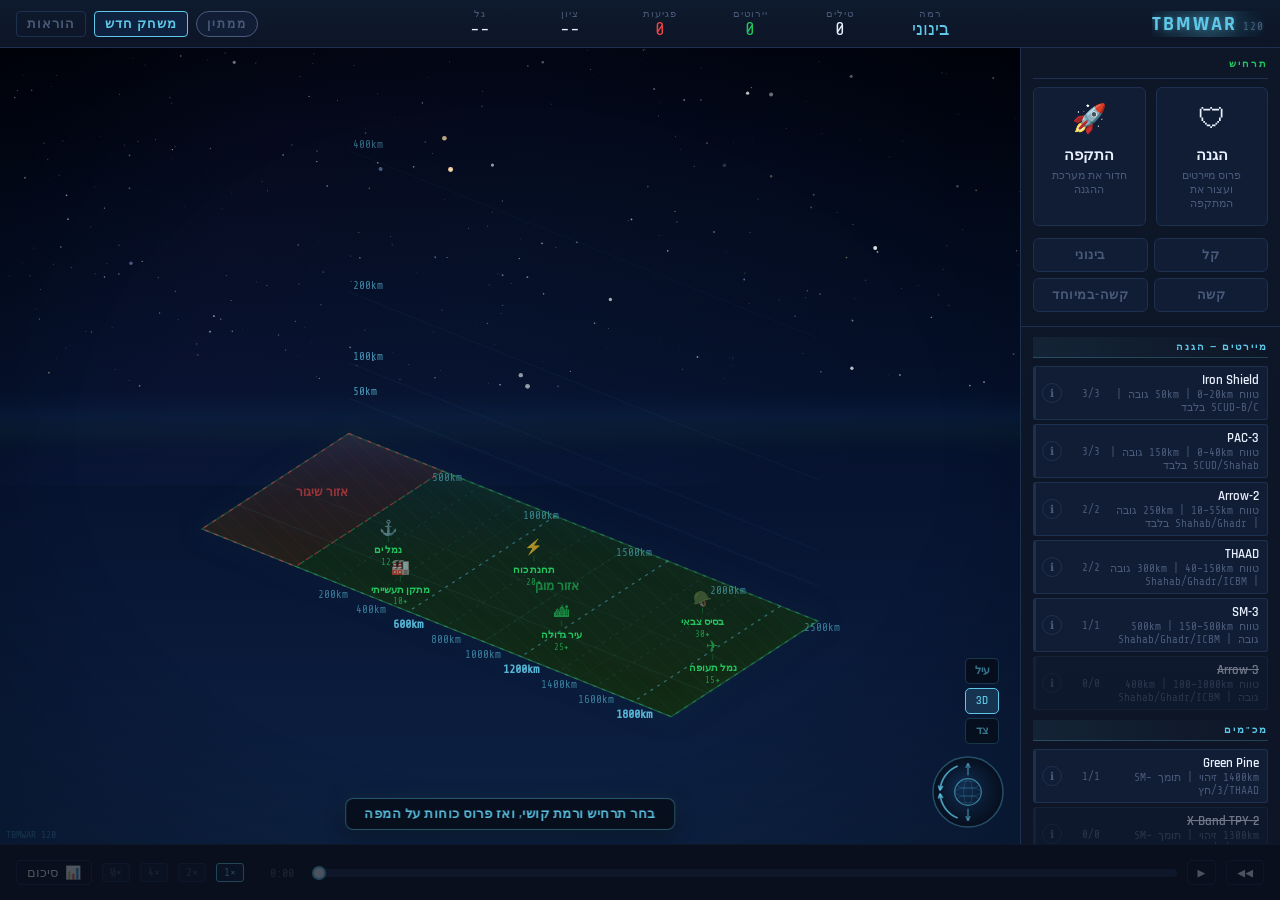
==== commit 0fe000be: "v120: rear-sector intercept model — 25% range limit + external radar pairing New rules for out-of-se" ====
--- a/index.html
+++ b/index.html
@@ -509,7 +509,7 @@
         <li><strong>יירוט רק בשלב ירידה</strong> — מיירטים אינם מסוגלים לפגוע בטיל בשלב העלייה. הם ממתינים ליירט בנקודה שבה הטיל כבר עבר את השיא (fp ≥ 0.5).</li>
         <li><strong>חלון גובה כפול</strong> — לכל מיירט גובה מינימלי וגובה מקסימלי. טיל מחוץ לטווח הגובה אינו ניתן ליירוט על ידי אותו מיירט.</li>
         <li><strong>טווח אופקי</strong> — המרחק בין הסוללה לנקודת היירוט חייב להיות בתוך טווח המיירט.</li>
-        <li><strong>כיסוי מכ"מ וזווית</strong> — המיירט מוכוון על ידי מכ"מ הסוללה העצמי (<em>detRange</em>) <strong>בלבד אם האיום נמצא במגזר 120° המופנה לעבר האויב</strong>. ברגע שהאיום חצה את קו הסוללה ונמצא מאחוריה — המכ"מ העצמי מאבד מגע והיירוט נכשל, אלא אם מכ"מ חיצוני (Green Pine / X-Band) מכסה את האיום מהמיקום שלו. מכ"מים חיצוניים מספקים כיסוי 360°.</li>
+        <li><strong>כיסוי מכ"מ וזווית</strong> — המיירט מוכוון על ידי מכ"מ הסוללה העצמי (<em>detRange</em>) <strong>רק בתוך מגזר 120° קדמי</strong> (לעבר האויב). מאחורי הסוללה: יירוט מוגבל ל-<strong>25% מהטווח המרבי</strong> וחייב מכ"מ חיצוני תומך (ראה טבלה למטה).</li>
         <li><strong>הסתברות פגיעה (PK)</strong> — כל שילוב מיירט×טיל מוגדר ב-PK (ראה טבלה). PAC-3 מול SCUD-B = 88%, אבל Arrow-3 מול ICBM = 94%.</li>
       </ul>
 
@@ -584,13 +584,18 @@
       <div class="instr-h3">📡 מכ"מים</div>
       <table class="instr-table">
         <tr><th>מערכת</th><th>טווח גילוי</th><th>מכוון עבור</th><th>הערה</th></tr>
-        <tr><td style="color:#4ade80">Green Pine</td><td>1400km</td><td>Arrow-2, THAAD, SM-3, Arrow-3</td><td>מכ"מ ניהול אש מרחוק</td></tr>
-        <tr><td style="color:#86efac">X-Band TPY-2</td><td>1300km</td><td>Arrow-2, THAAD, SM-3, Arrow-3</td><td>דיוק גבוה יותר</td></tr>
+        <tr><td style="color:#4ade80">Green Pine</td><td>1400km</td><td style="color:#4ade80">Iron Shield, חץ-2, חץ-3</td><td>מכ"מ ישראלי — גב-מגזר למערכות ישראליות</td></tr>
+        <tr><td style="color:#86efac">X-Band TPY-2</td><td>1300km</td><td style="color:#86efac">PAC-3, THAAD, SM-3</td><td>מכ"מ אמריקאי — גב-מגזר למערכות US + חתימה קטנה</td></tr>
       </table>
       <p class="instr-p">כאשר <strong>אין מכ"מ מכסה</strong> — הסוללה תסתמך על ה-detRange העצמי שלה בלבד (350–1100km תלוי מערכת). ICBM עם גובה שיא 3000km עלול לצאת מכיסוי במהירות — Green Pine הוא קריטי.</p>
       <div class="instr-tip">
-        <div class="instr-tip-title">⚠️ מגזר הגילוי — 120° בלבד</div>
-        <p class="instr-p" style="margin:0">המכ"מ של כל סוללת מיירטים מכסה <strong>רק מגזר של 120° המופנה לעבר האויב</strong>. אם איום חוצה את קו הסוללה ועובר מאחוריה — המכ"מ העצמי מאבד מגע והמיירט יכשל. <br><strong>פתרון:</strong> פרוס Green Pine / X-Band מאחורי קו הסוללות — הם מספקים כיסוי 360° ויכולים להמשיך להכוות מיירטים גם לאחר שהאיום חצה את הסוללה.</p>
+        <div class="instr-tip-title">⚠️ מגזר גילוי 120° וירי-גב מוגבל</div>
+        <p class="instr-p" style="margin:0">המכ"מ העצמי מכסה <strong>120° קדמי בלבד</strong>. מאחורי הסוללה יש יכולת ירי-גב <strong>מוגבלת: עד 25% מהטווח המרבי</strong> בלבד, ורק אם מכ"מ חיצוני תומך מכסה את האיום:</p>
+        <ul style="margin:6px 0 0 0;padding-right:18px;font-size:12px;line-height:1.7">
+          <li><strong style="color:#4ade80">Green Pine</strong> — מכוון ירי-גב של Iron Shield, חץ-2, חץ-3</li>
+          <li><strong style="color:#86efac">X-Band</strong> — מכוון ירי-גב של PAC-3, THAAD, SM-3</li>
+        </ul>
+        <p class="instr-p" style="margin:4px 0 0 0">בלי מכ"מ תומך או מעבר ל-25% טווח — המיירט מאבד הכוונה ונכשל (יופיע בתחקיר הגרסאות).</p>
       </div>
 
       </div><div class="instr-page" id="instr-p5">
@@ -813,6 +818,6 @@
 <!-- Toast container -->
 <div id="toast-container"></div>
 
-<script src="app.js?v=119"></script>
+<script src="app.js?v=120"></script>
 </body>
 </html>
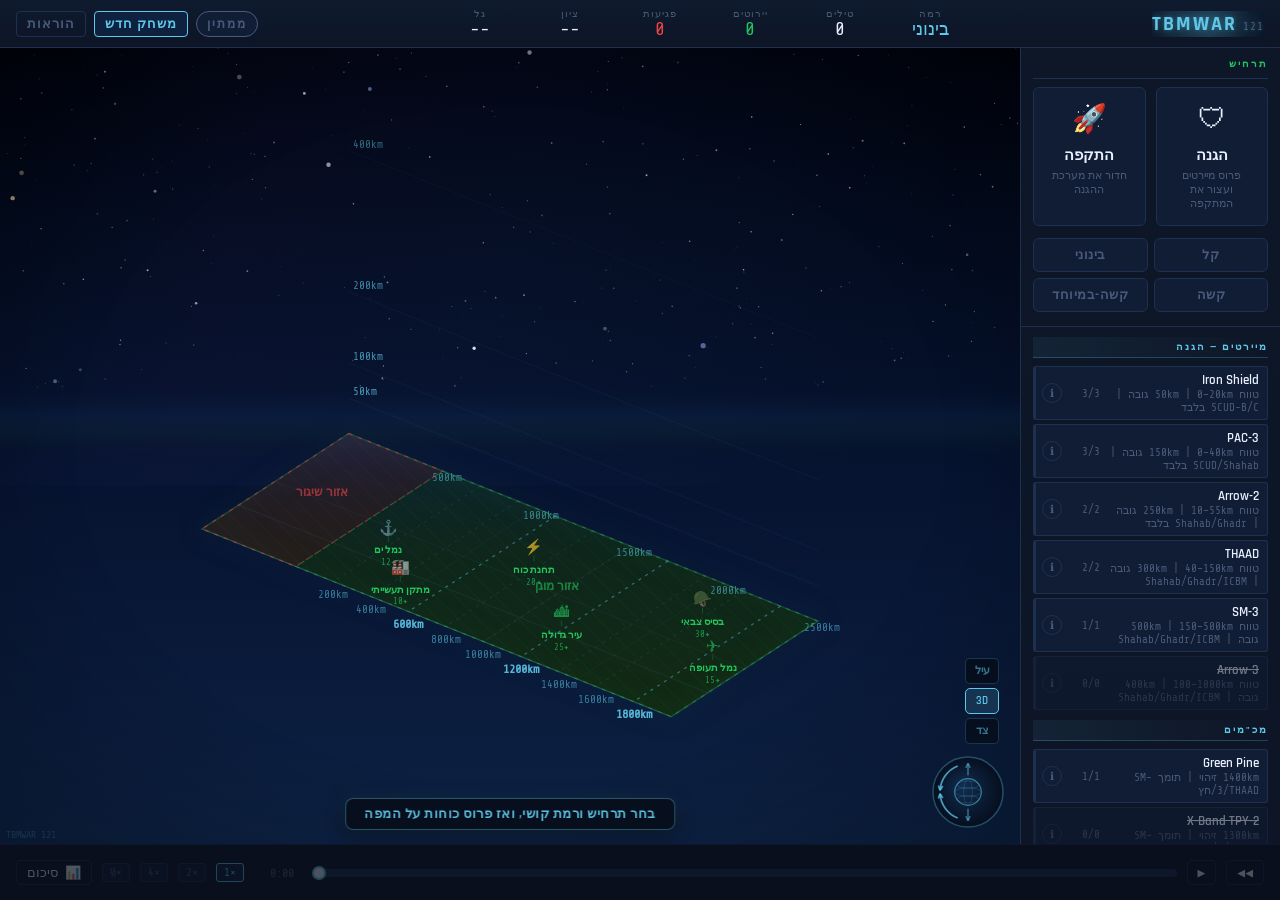
==== commit 447ed5c0: "v121: Fix rear-sector intercepts — skip altitude envelope in computeIntercept for out-of-sector shot" ====
--- a/index.html
+++ b/index.html
@@ -818,6 +818,6 @@
 <!-- Toast container -->
 <div id="toast-container"></div>
 
-<script src="app.js?v=120"></script>
+<script src="app.js?v=121"></script>
 </body>
 </html>
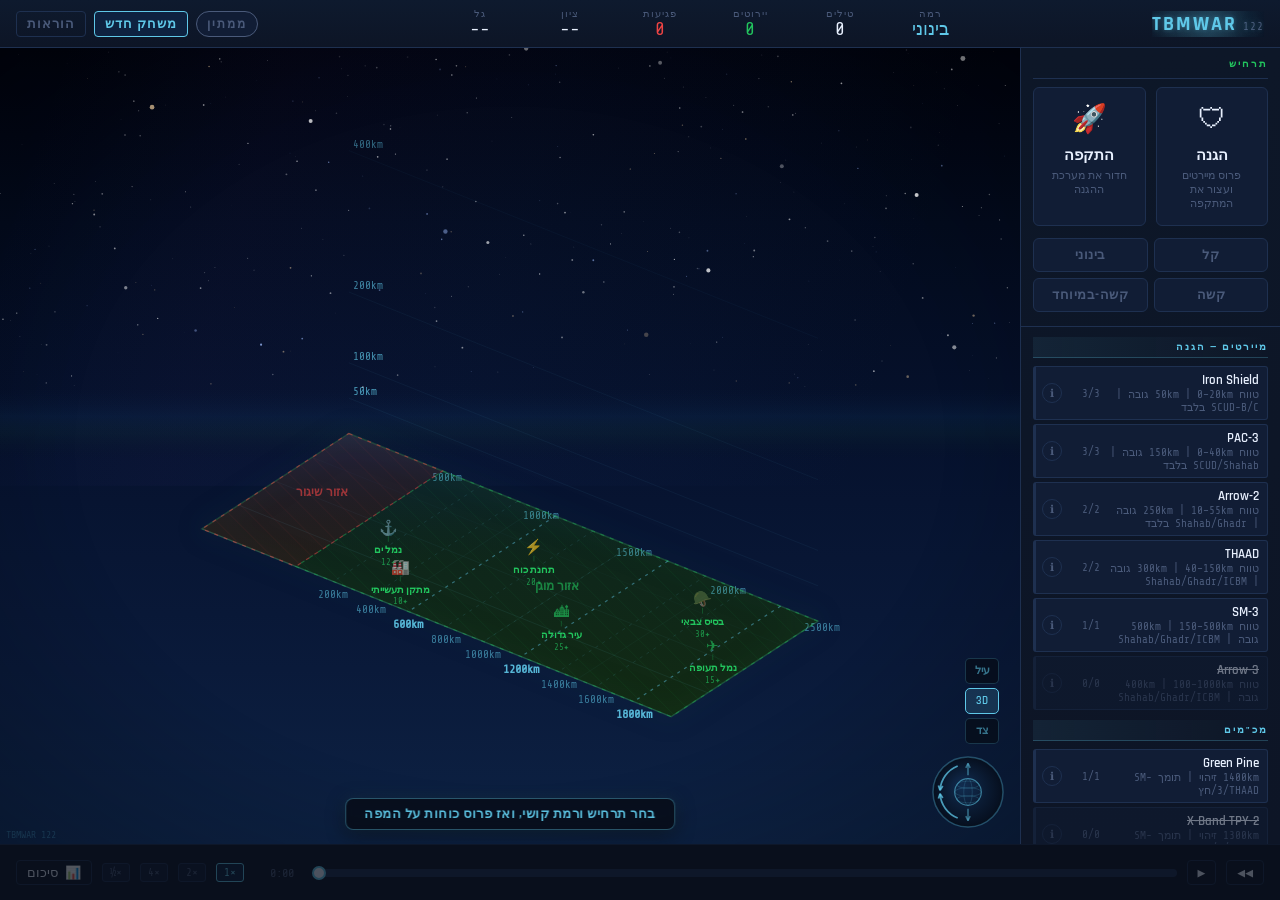
==== commit 0053c327: "v122: layered backup mode per battery + hard difficulty balance fix 1. Layered mode (⊕שכבה button in" ====
--- a/index.html
+++ b/index.html
@@ -4,8 +4,8 @@
   <meta charset="UTF-8">
   <meta name="viewport" content="width=device-width, initial-scale=1.0">
   <title>TBMWAR — סימולטור הגנה בליסטית</title>
-  <meta name="version" content="97">
-  <link rel="stylesheet" href="styles.css?v=97">
+  <meta name="version" content="122">
+  <link rel="stylesheet" href="styles.css?v=122">
 </head>
 <body>
 
@@ -636,7 +636,14 @@
         </svg>
       </div>
 
-      <div class="instr-h3">עיקרון 2 — התאמת מיירט לאיום</div>
+      <div class="instr-h3">עיקרון 2 — שכבת גיבוי (⊕שכבה)</div>
+      <p class="instr-p">בלוח הסוללות, לחץ <strong>⊕שכבה</strong> על כל סוללה כדי להפעיל מצב גיבוי. בסוללה כזו — גם אם סוללה אחרת כבר שיגרה לאיום, גם סוללת הגיבוי תשגר מיירט נוסף באותו מחזור. זה מגדיל P(K) אך מכפיל צריכת תחמושת — <strong>תכנן תחמושת מראש</strong>.</p>
+      <div class="instr-tip" style="background:rgba(99,102,241,0.1);border-color:rgba(129,140,248,0.3)">
+        <div class="instr-tip-title" style="color:#818cf8">💡 דוגמה לשכבת גיבוי</div>
+        <p class="instr-p" style="margin:0">PAC-3 מגבה Iron Shield עבור SCUD-B/C: הפעל ⊕שכבה על PAC-3. כל SCUD יקבל מיירט Iron Shield (PK=90%) <em>וגם</em> PAC-3 (PK=88%) — הסיכוי שיחטיאו שניהם: 10% × 12% = 1.2% בלבד. אבל כל SCUD צורך 2× תחמושת.</p>
+      </div>
+
+      <div class="instr-h3">עיקרון 3 — התאמת מיירט לאיום</div>
       <table class="instr-table">
         <tr><th>איום</th><th>גובה שיא</th><th>מערכות יעילות</th><th>אסטרטגיה</th></tr>
         <tr><td style="color:#fbbf24">SCUD-B/C</td><td>54–90km</td><td style="color:#fb923c">Iron Shield, PAC-3</td><td>פרוס קרוב ליעדים, גבול 300–500km</td></tr>
@@ -645,7 +652,7 @@
         <tr><td style="color:#ef4444">ICBM</td><td>3000km</td><td style="color:#c084fc">THAAD(44%), SM-3, Arrow-3</td><td>Arrow-3 בחזית + SM-3 גיבוי + Green Pine הכרחי</td></tr>
       </table>
 
-      <div class="instr-h3">עיקרון 3 — מיקום גיאוגרפי</div>
+      <div class="instr-h3">עיקרון 4 — מיקום גיאוגרפי</div>
       <ul class="instr-ul">
         <li><strong>מיירטים ארוכי-טווח (SM-3, Arrow-3)</strong> — פרוס בעומק מרכזי בשטח הידידותי, לא קרוב מדי לגבול. טווח 500km מאפשר כיסוי רחב.</li>
         <li><strong>THAAD / Arrow-2</strong> — מרכז-קדמי, כ-300–600km מהגבול. ישגרו מוקדם ויאפשרו ניסיון שני.</li>
@@ -818,6 +825,6 @@
 <!-- Toast container -->
 <div id="toast-container"></div>
 
-<script src="app.js?v=121"></script>
+<script src="app.js?v=122"></script>
 </body>
 </html>
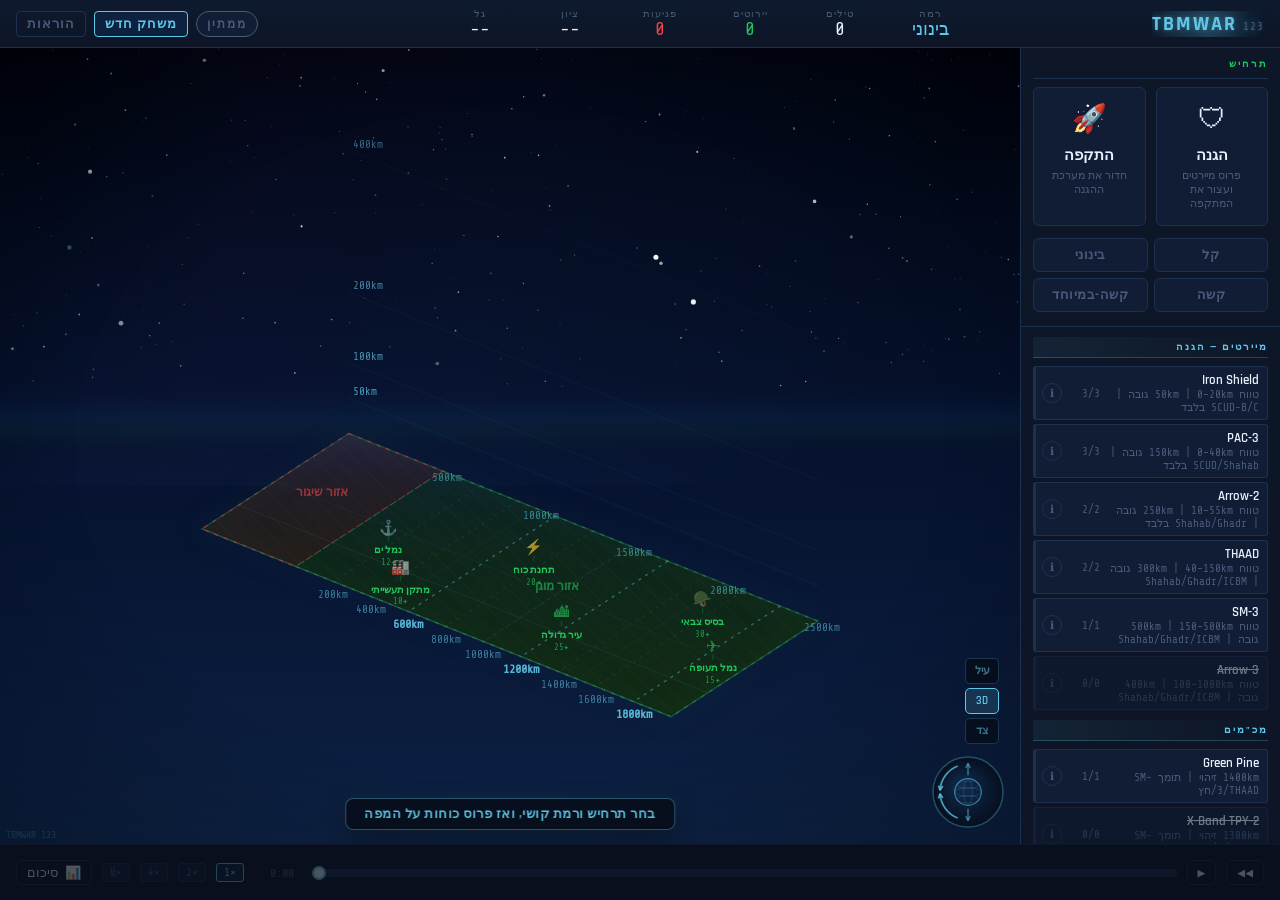
==== commit e9c88c3e: "v123: fix layered backup button layout on mobile On mobile, battery cards are narrow — putting layer" ====
--- a/index.html
+++ b/index.html
@@ -4,8 +4,8 @@
   <meta charset="UTF-8">
   <meta name="viewport" content="width=device-width, initial-scale=1.0">
   <title>TBMWAR — סימולטור הגנה בליסטית</title>
-  <meta name="version" content="122">
-  <link rel="stylesheet" href="styles.css?v=122">
+  <meta name="version" content="123">
+  <link rel="stylesheet" href="styles.css?v=123">
 </head>
 <body>
 
@@ -825,6 +825,6 @@
 <!-- Toast container -->
 <div id="toast-container"></div>
 
-<script src="app.js?v=122"></script>
+<script src="app.js?v=123"></script>
 </body>
 </html>
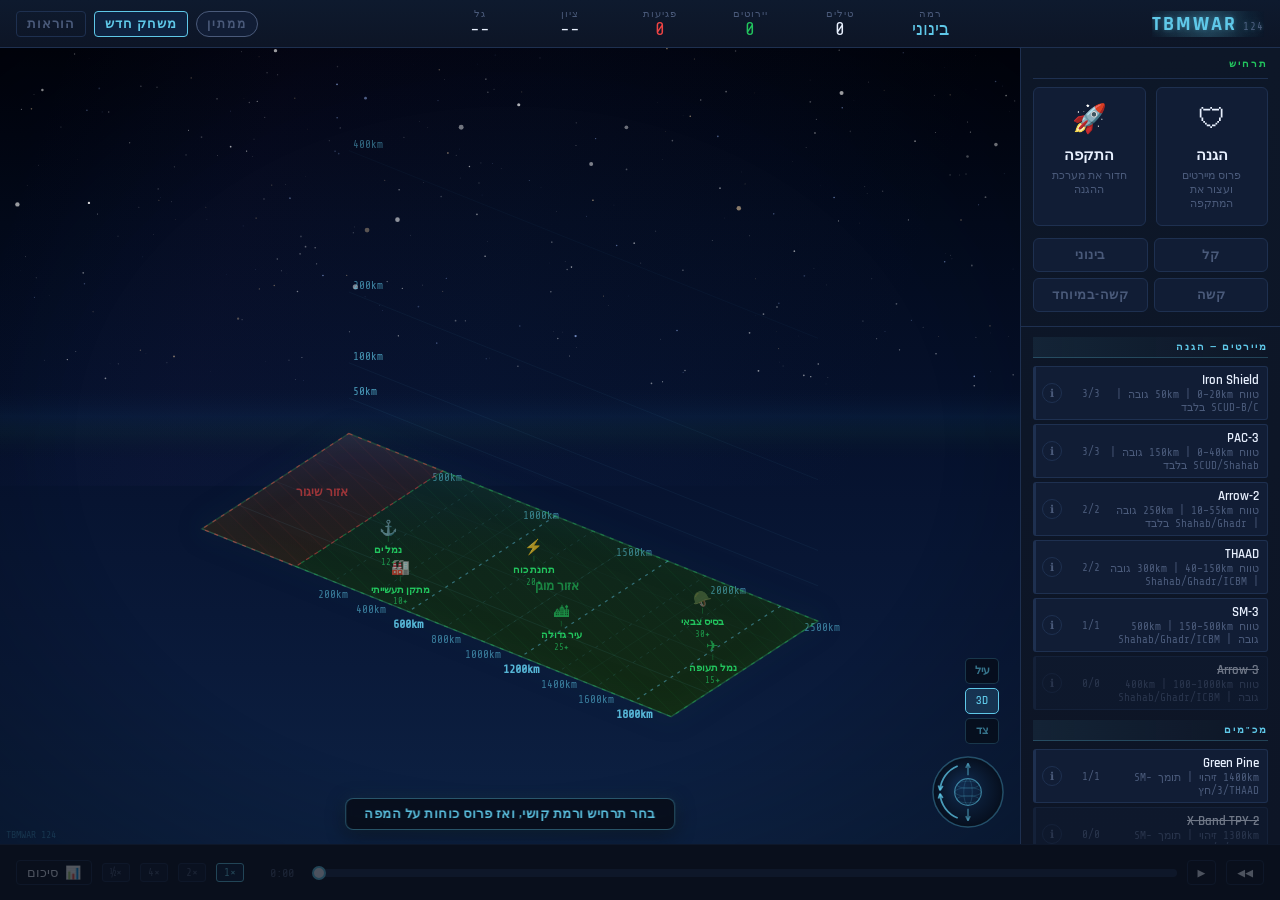
==== commit 83fee0ca: "v124: layered mode toggle as canvas badge on mobile Replace the buried sidebar button with a ⊕ canva" ====
--- a/index.html
+++ b/index.html
@@ -4,8 +4,8 @@
   <meta charset="UTF-8">
   <meta name="viewport" content="width=device-width, initial-scale=1.0">
   <title>TBMWAR — סימולטור הגנה בליסטית</title>
-  <meta name="version" content="123">
-  <link rel="stylesheet" href="styles.css?v=123">
+  <meta name="version" content="124">
+  <link rel="stylesheet" href="styles.css?v=124">
 </head>
 <body>
 
@@ -825,6 +825,6 @@
 <!-- Toast container -->
 <div id="toast-container"></div>
 
-<script src="app.js?v=123"></script>
+<script src="app.js?v=124"></script>
 </body>
 </html>
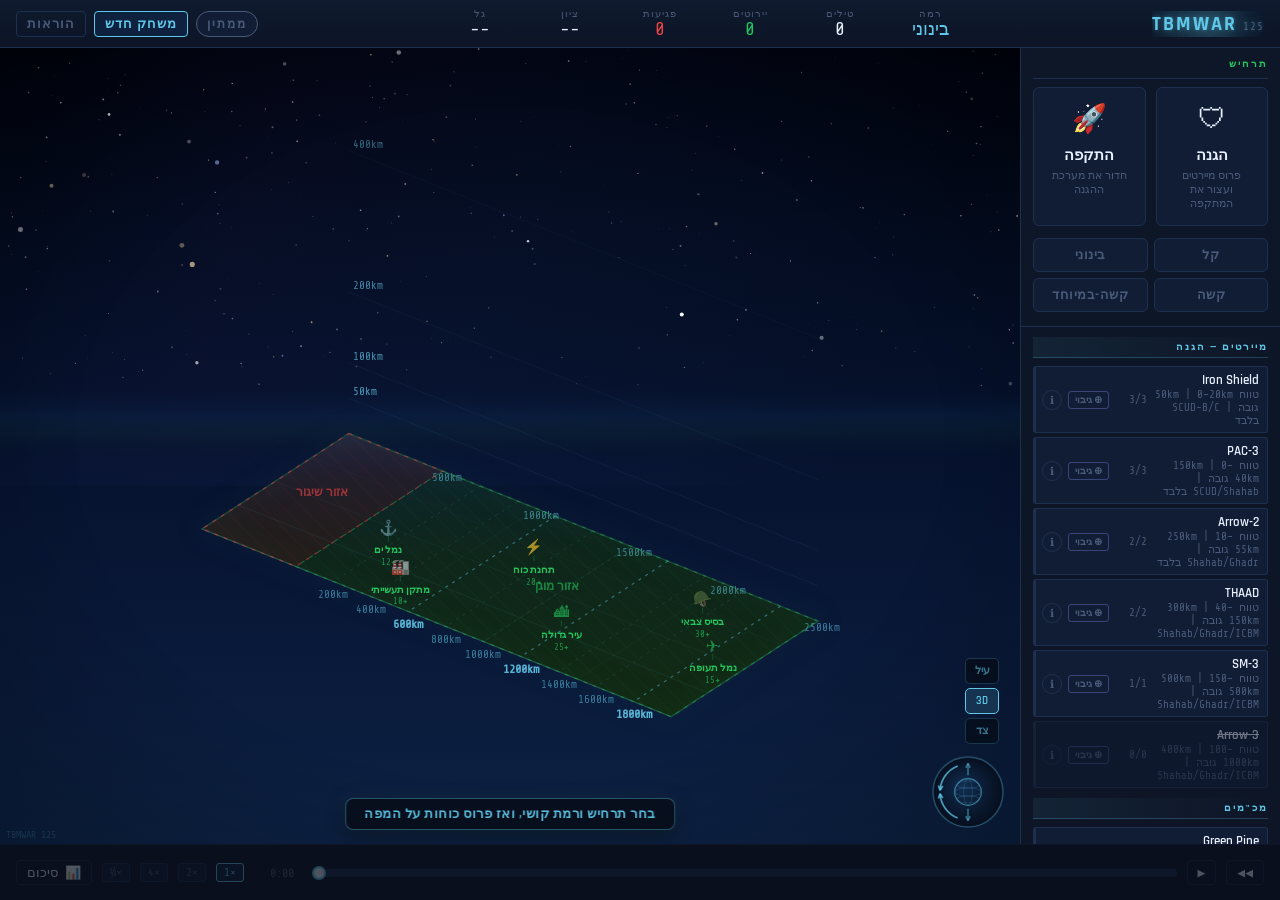
==== commit 4655bc98: "v125: wrong-battery analysis, ⊕ backup toggle in unit cards, pulsing sheet button - generateLessons:" ====
--- a/index.html
+++ b/index.html
@@ -4,8 +4,8 @@
   <meta charset="UTF-8">
   <meta name="viewport" content="width=device-width, initial-scale=1.0">
   <title>TBMWAR — סימולטור הגנה בליסטית</title>
-  <meta name="version" content="124">
-  <link rel="stylesheet" href="styles.css?v=124">
+  <meta name="version" content="125">
+  <link rel="stylesheet" href="styles.css?v=125">
 </head>
 <body>
 
@@ -636,11 +636,11 @@
         </svg>
       </div>
 
-      <div class="instr-h3">עיקרון 2 — שכבת גיבוי (⊕שכבה)</div>
-      <p class="instr-p">בלוח הסוללות, לחץ <strong>⊕שכבה</strong> על כל סוללה כדי להפעיל מצב גיבוי. בסוללה כזו — גם אם סוללה אחרת כבר שיגרה לאיום, גם סוללת הגיבוי תשגר מיירט נוסף באותו מחזור. זה מגדיל P(K) אך מכפיל צריכת תחמושת — <strong>תכנן תחמושת מראש</strong>.</p>
+      <div class="instr-h3">עיקרון 2 — שכבת גיבוי (⊕ גיבוי)</div>
+      <p class="instr-p">בכרטיס הסוללה ברשימת הבחירה, לחץ <strong>⊕ גיבוי</strong> לפני הצבה — כל סוללה מסוג זה תשגר מיירט גם כאשר סוללה אחרת כבר שיגרה לאותו איום. זה מגדיל P(K) אך מכפיל צריכת תחמושת — <strong>תכנן תחמושת מראש</strong>.</p>
       <div class="instr-tip" style="background:rgba(99,102,241,0.1);border-color:rgba(129,140,248,0.3)">
         <div class="instr-tip-title" style="color:#818cf8">💡 דוגמה לשכבת גיבוי</div>
-        <p class="instr-p" style="margin:0">PAC-3 מגבה Iron Shield עבור SCUD-B/C: הפעל ⊕שכבה על PAC-3. כל SCUD יקבל מיירט Iron Shield (PK=90%) <em>וגם</em> PAC-3 (PK=88%) — הסיכוי שיחטיאו שניהם: 10% × 12% = 1.2% בלבד. אבל כל SCUD צורך 2× תחמושת.</p>
+        <p class="instr-p" style="margin:0">לחץ ⊕ גיבוי על PAC-3 לפני הצבה. כל SCUD יקבל מיירט Iron Shield (PK=90%) <em>וגם</em> PAC-3 (PK=88%) — הסיכוי שיחטיאו שניהם: 10% × 12% = 1.2% בלבד. אבל כל SCUD צורך 2× תחמושת.</p>
       </div>
 
       <div class="instr-h3">עיקרון 3 — התאמת מיירט לאיום</div>
@@ -825,6 +825,6 @@
 <!-- Toast container -->
 <div id="toast-container"></div>
 
-<script src="app.js?v=124"></script>
+<script src="app.js?v=125"></script>
 </body>
 </html>
--- a/styles.css
+++ b/styles.css
@@ -1026,6 +1026,23 @@
 .batt-btn-del  { border: 1px solid var(--red);  color: var(--red); }
 .batt-btn-del:hover  { background: rgba(239,68,68,0.12); }
 
+/* Layered-mode default toggle button (inside unit-card) */
+.layer-def-btn {
+  background: transparent;
+  border: 1px solid rgba(129,140,248,0.35);
+  border-radius: 3px;
+  color: var(--muted);
+  font-family: var(--font-head);
+  font-weight: 700;
+  font-size: 10px;
+  padding: 2px 6px;
+  cursor: pointer;
+  white-space: nowrap;
+  transition: background 0.15s, border-color 0.15s, color 0.15s;
+  touch-action: manipulation;
+}
+.layer-def-btn:hover { background: rgba(99,102,241,0.15); border-color: #818cf8; color: #818cf8; }
+
 /* ── WAVE BADGE ── */
 .wave-badge {
   display: inline-flex; align-items: center; gap: 5px;
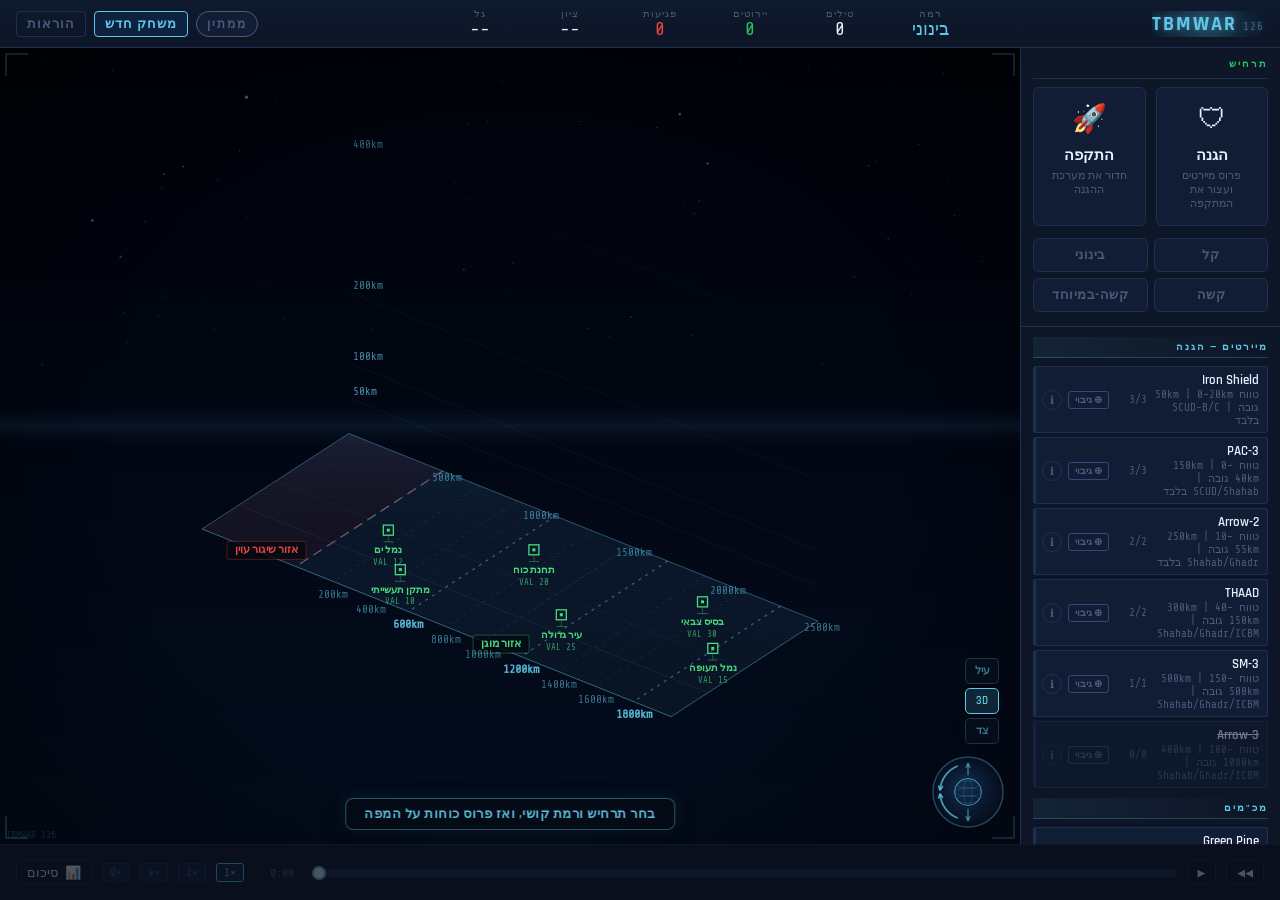
==== commit f3d52d08: "v126: professional C2 ops-display visual overhaul Restyle the map and 3D arena after real operationa" ====
--- a/index.html
+++ b/index.html
@@ -4,8 +4,8 @@
   <meta charset="UTF-8">
   <meta name="viewport" content="width=device-width, initial-scale=1.0">
   <title>TBMWAR — סימולטור הגנה בליסטית</title>
-  <meta name="version" content="125">
-  <link rel="stylesheet" href="styles.css?v=125">
+  <meta name="version" content="126">
+  <link rel="stylesheet" href="styles.css?v=126">
 </head>
 <body>
 
@@ -825,6 +825,6 @@
 <!-- Toast container -->
 <div id="toast-container"></div>
 
-<script src="app.js?v=125"></script>
+<script src="app.js?v=126"></script>
 </body>
 </html>
